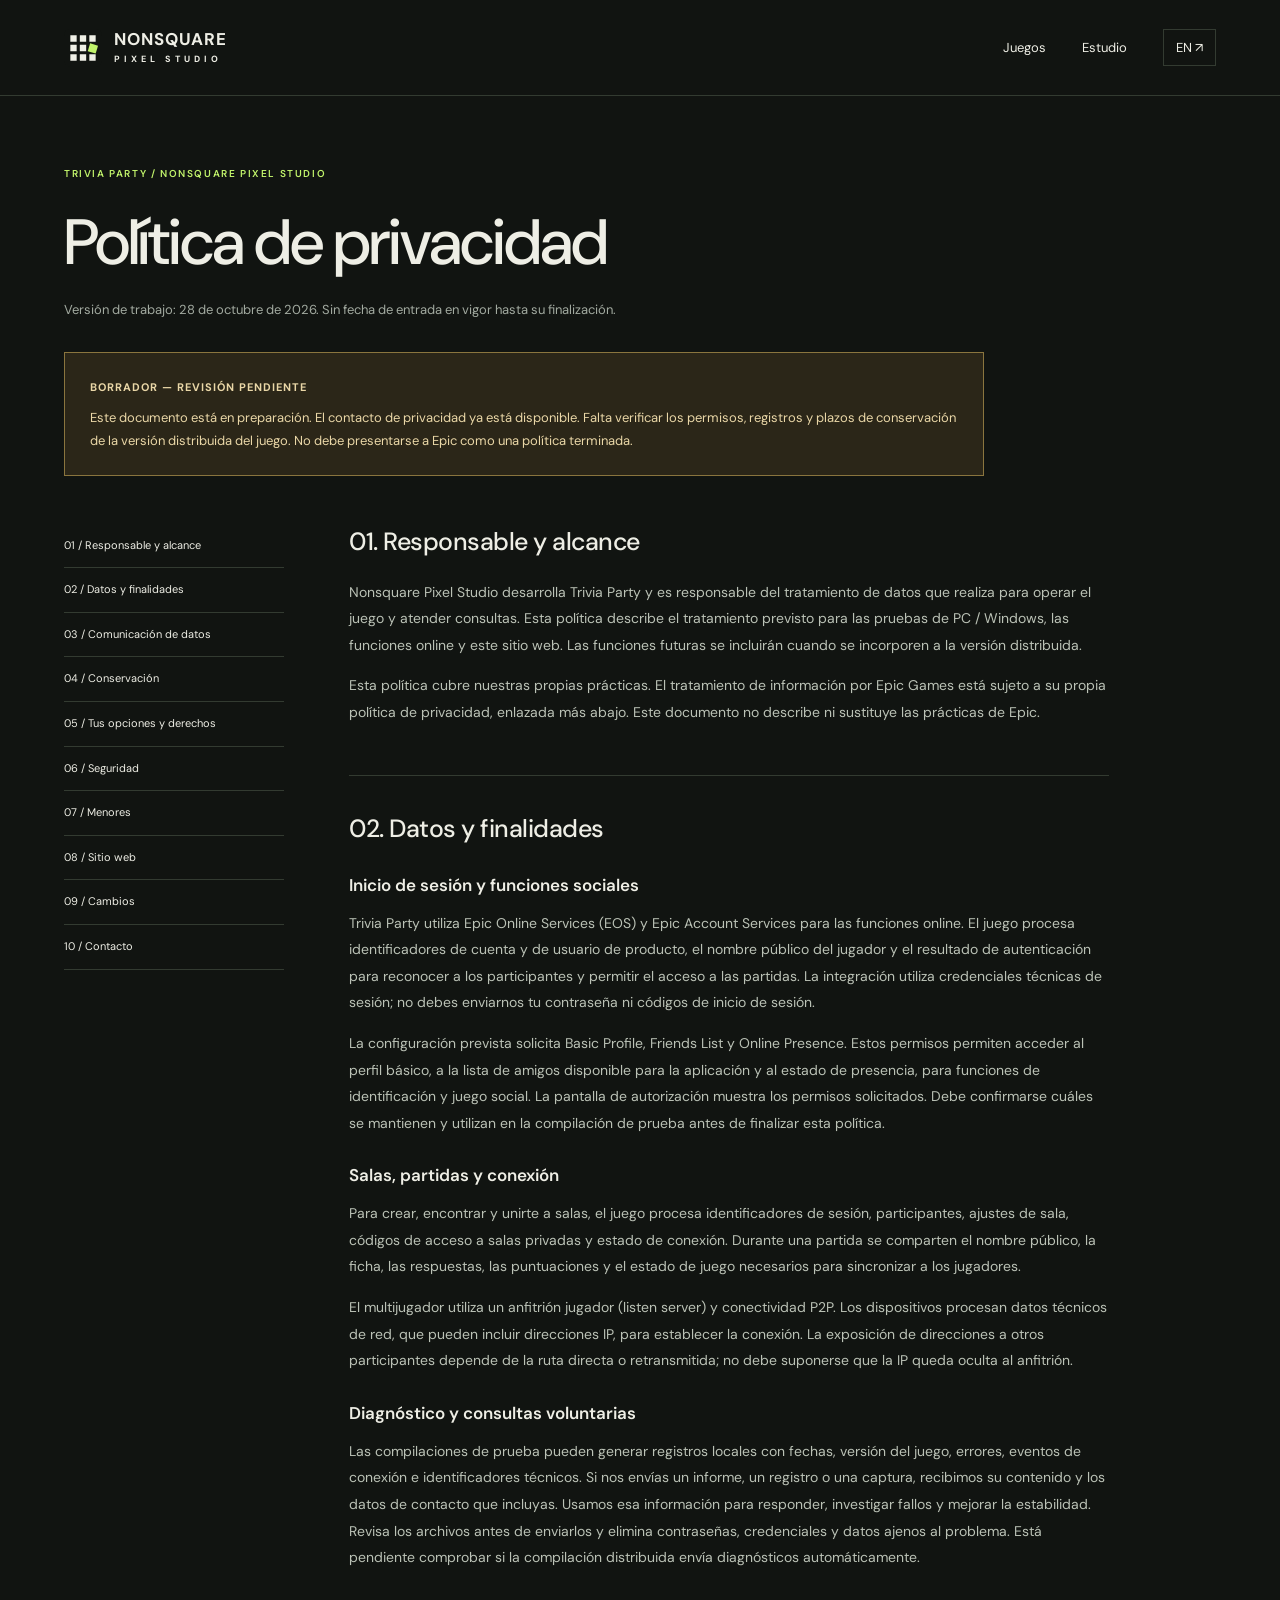
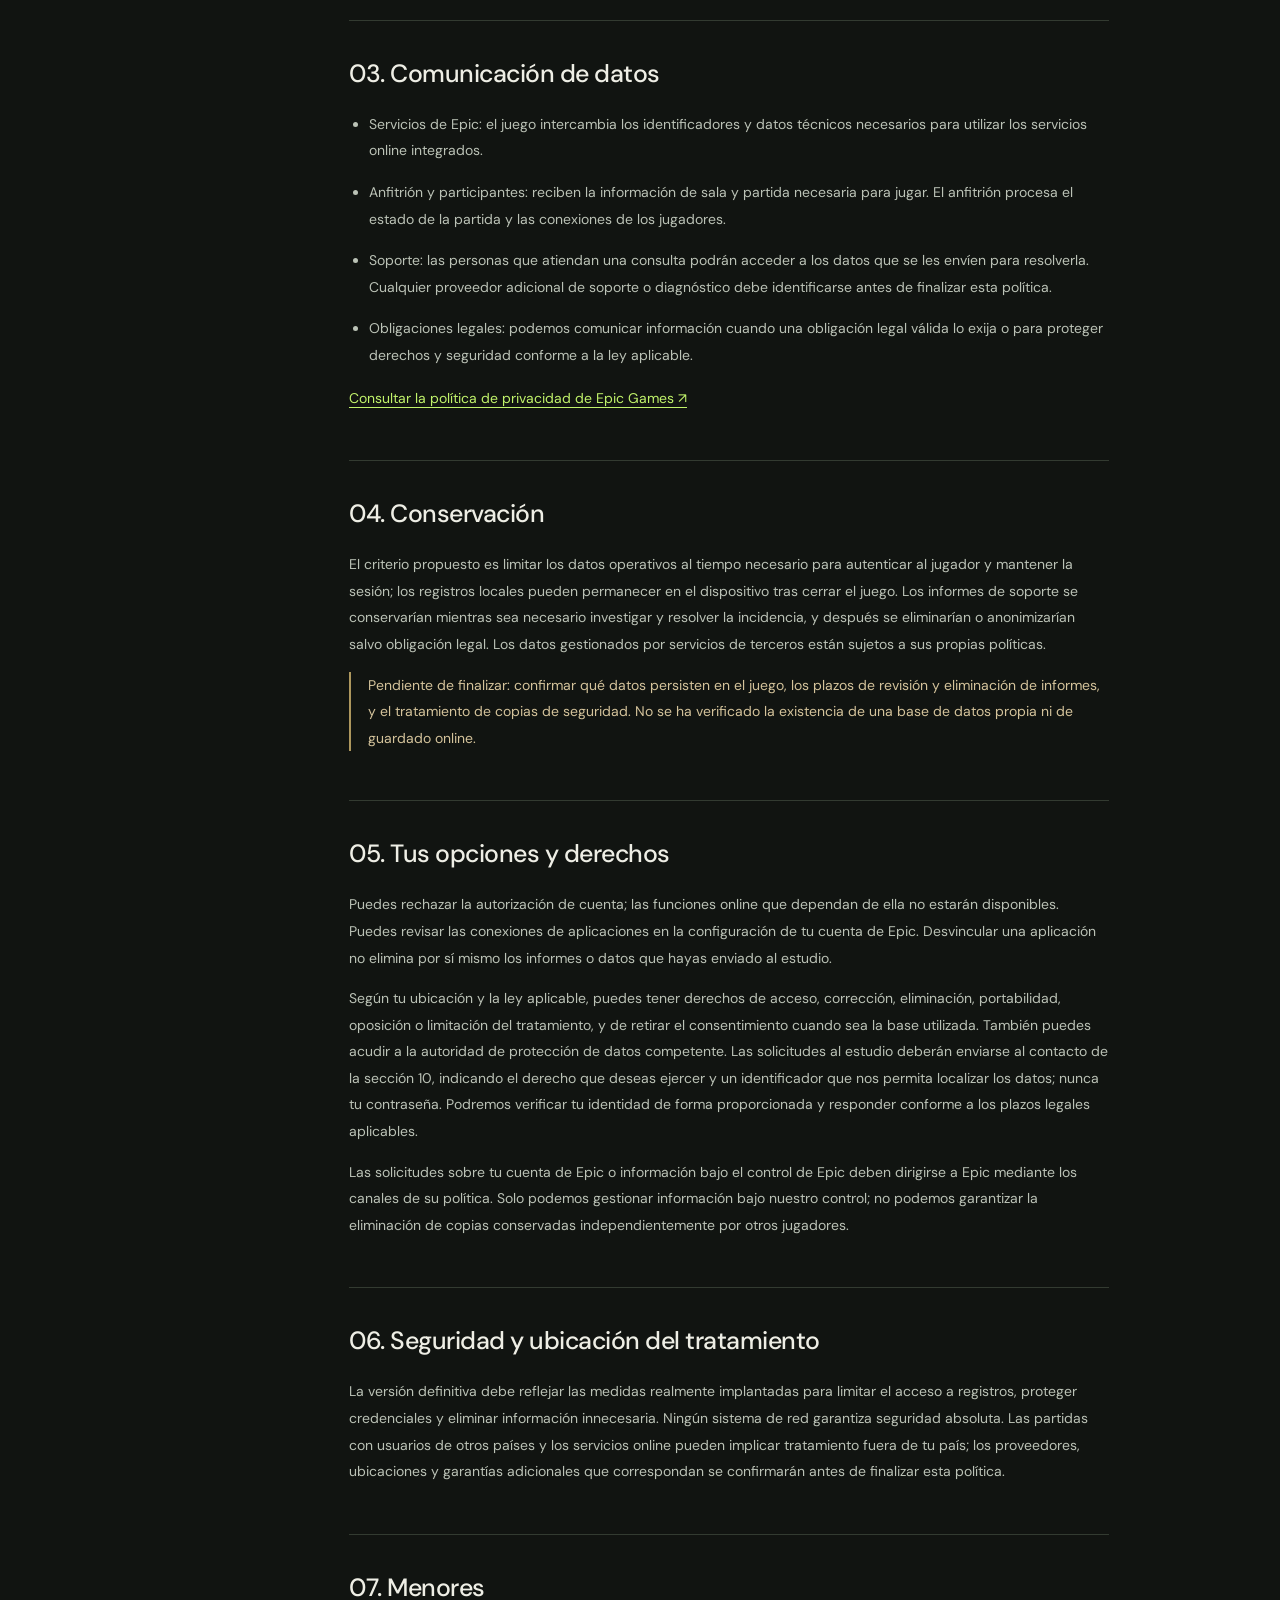
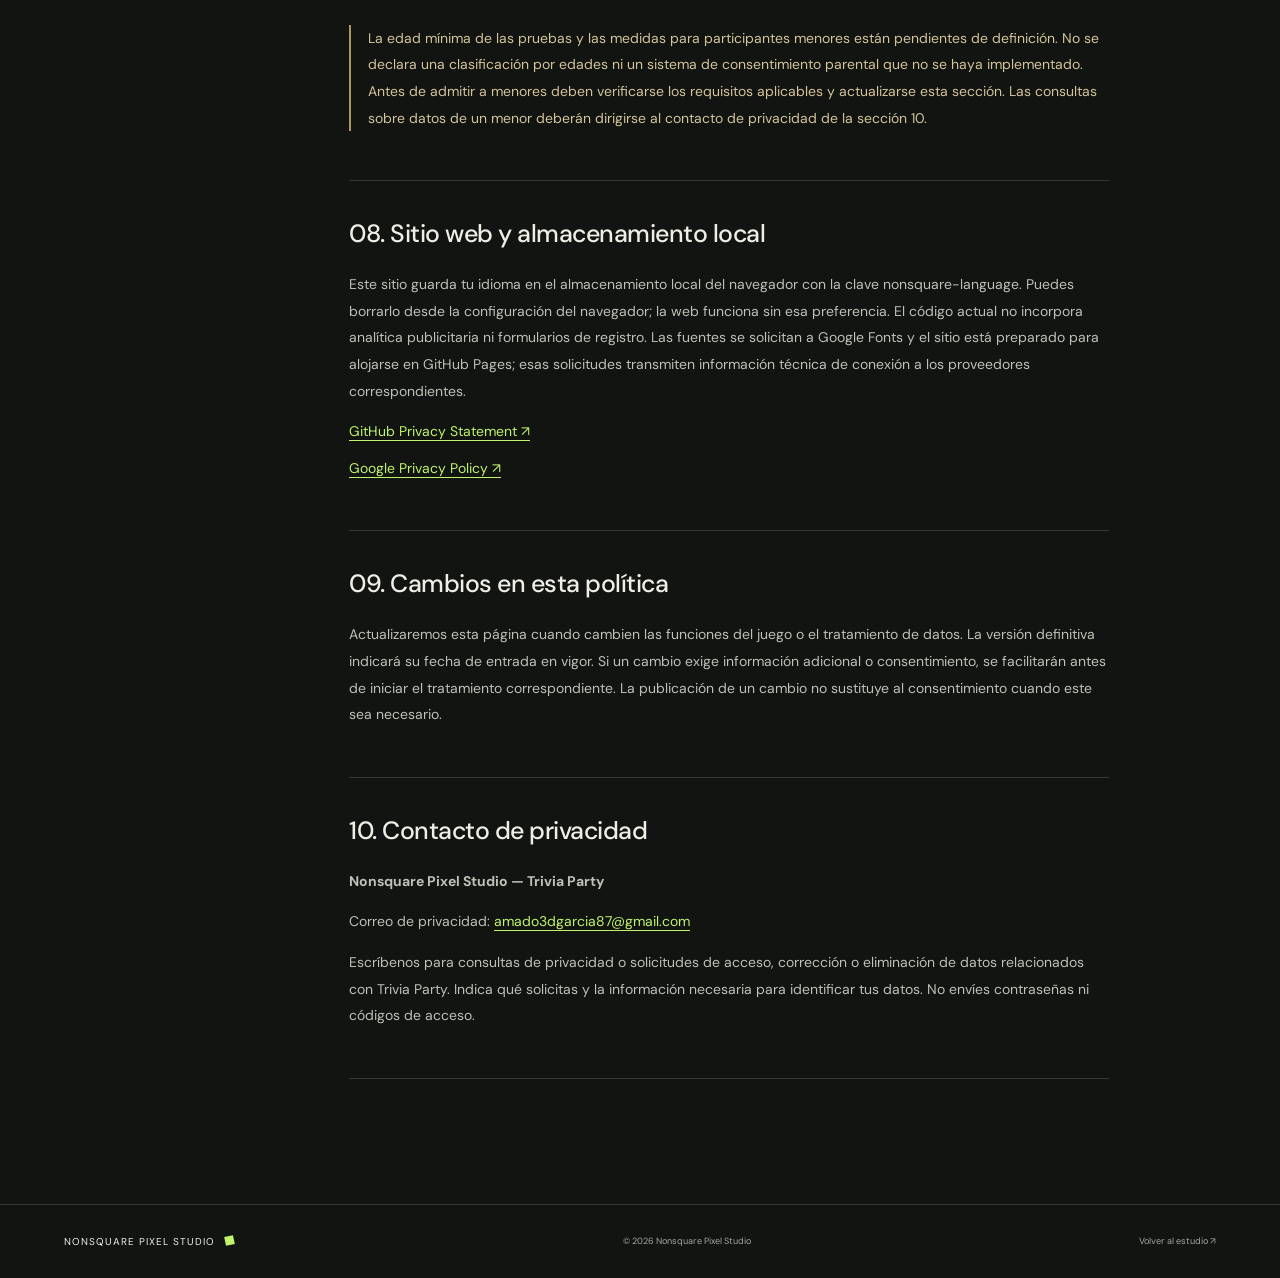
==== privacy.html @ 84315d0f "Privacy added" ====
<!doctype html>
<html lang="es">
<head>
  <meta charset="utf-8">
  <meta name="viewport" content="width=device-width, initial-scale=1">
  <meta name="theme-color" content="#111411">
  <meta name="robots" content="noindex">
  <meta name="description" content="Borrador de la política de privacidad de Trivia Party, de Nonsquare Pixel Studio." data-description-es="Borrador de la política de privacidad de Trivia Party, de Nonsquare Pixel Studio." data-description-en="Draft privacy policy for Trivia Party by Nonsquare Pixel Studio.">
  <title>Trivia Party — Privacy Policy / Política de privacidad</title>
  <link rel="icon" type="image/svg+xml" href="assets/icon.svg">
  <link rel="stylesheet" href="styles.css">
  <link rel="stylesheet" href="privacy.css">
  <script src="script.js" defer></script>
</head>
<body>
  <a class="skip-link" href="#main" data-es="Saltar al contenido" data-en="Skip to content">Saltar al contenido</a>
  <header class="site-header">
    <a class="brand" href="index.html" aria-label="Nonsquare Pixel Studio"><img src="assets/icon.svg" width="38" height="38" alt=""><span>NONSQUARE<span class="brand-sub">PIXEL STUDIO</span></span></a>
    <nav aria-label="Principal"><a href="index.html#games" data-es="Juegos" data-en="Games">Juegos</a><a href="index.html#studio" data-es="Estudio" data-en="Studio">Estudio</a><button id="language" type="button" aria-label="Switch to English">EN ↗</button></nav>
  </header>
  <main id="main" class="privacy-page section-wrap">
    <div class="privacy-intro">
      <span class="eyebrow accent">TRIVIA PARTY / NONSQUARE PIXEL STUDIO</span>
      <h1 data-es="Política de privacidad" data-en="Privacy policy">Política de privacidad</h1>
      <p class="muted" data-es="Versión de trabajo: 28 de octubre de 2026. Sin fecha de entrada en vigor hasta su finalización." data-en="Working version: October 28, 2026. No effective date until finalized.">Versión de trabajo: 28 de octubre de 2026. Sin fecha de entrada en vigor hasta su finalización.</p>
      <aside class="draft-notice" aria-labelledby="draft-title"><strong id="draft-title" data-es="BORRADOR — REVISIÓN PENDIENTE" data-en="DRAFT — REVIEW PENDING">BORRADOR — REVISIÓN PENDIENTE</strong><p data-es="Este documento está en preparación. El contacto de privacidad ya está disponible. Falta verificar los permisos, registros y plazos de conservación de la versión distribuida del juego. No debe presentarse a Epic como una política terminada." data-en="This document is being prepared. A privacy contact is now available. The distributed game's permissions, logs, and retention periods must still be verified. It must not be submitted to Epic as a finalized policy.">Este documento está en preparación. El contacto de privacidad ya está disponible. Falta verificar los permisos, registros y plazos de conservación de la versión distribuida del juego. No debe presentarse a Epic como una política terminada.</p></aside>
    </div>
    <div class="privacy-layout">
      <nav class="privacy-toc" aria-label="Secciones de privacidad" data-label-es="Secciones de privacidad" data-label-en="Privacy sections">
        <a href="#scope" data-es="01 / Responsable y alcance" data-en="01 / Operator and scope">01 / Responsable y alcance</a>
        <a href="#data" data-es="02 / Datos y finalidades" data-en="02 / Data and purposes">02 / Datos y finalidades</a>
        <a href="#sharing" data-es="03 / Comunicación de datos" data-en="03 / Data sharing">03 / Comunicación de datos</a>
        <a href="#retention" data-es="04 / Conservación" data-en="04 / Retention">04 / Conservación</a>
        <a href="#rights" data-es="05 / Tus opciones y derechos" data-en="05 / Choices and rights">05 / Tus opciones y derechos</a>
        <a href="#security" data-es="06 / Seguridad" data-en="06 / Security">06 / Seguridad</a>
        <a href="#children" data-es="07 / Menores" data-en="07 / Children">07 / Menores</a>
        <a href="#website" data-es="08 / Sitio web" data-en="08 / Website">08 / Sitio web</a>
        <a href="#changes" data-es="09 / Cambios" data-en="09 / Changes">09 / Cambios</a>
        <a href="#contact" data-es="10 / Contacto" data-en="10 / Contact">10 / Contacto</a>
      </nav>
      <div class="privacy-content">
        <section id="scope"><h2 data-es="01. Responsable y alcance" data-en="01. Operator and scope">01. Responsable y alcance</h2>
          <p data-es="Nonsquare Pixel Studio desarrolla Trivia Party y es responsable del tratamiento de datos que realiza para operar el juego y atender consultas. Esta política describe el tratamiento previsto para las pruebas de PC / Windows, las funciones online y este sitio web. Las funciones futuras se incluirán cuando se incorporen a la versión distribuida." data-en="Nonsquare Pixel Studio develops Trivia Party and is responsible for its processing of information to operate the game and respond to inquiries. This policy describes the intended processing for PC / Windows playtests, online features, and this website. Future features will be included when introduced in a distributed build.">Nonsquare Pixel Studio desarrolla Trivia Party y es responsable del tratamiento de datos que realiza para operar el juego y atender consultas. Esta política describe el tratamiento previsto para las pruebas de PC / Windows, las funciones online y este sitio web. Las funciones futuras se incluirán cuando se incorporen a la versión distribuida.</p>
          <p data-es="Esta política cubre nuestras propias prácticas. El tratamiento de información por Epic Games está sujeto a su propia política de privacidad, enlazada más abajo. Este documento no describe ni sustituye las prácticas de Epic." data-en="This policy covers our own practices. Epic Games' processing of information is subject to its own privacy policy, linked below. This document does not describe or replace Epic's practices.">Esta política cubre nuestras propias prácticas. El tratamiento de información por Epic Games está sujeto a su propia política de privacidad, enlazada más abajo. Este documento no describe ni sustituye las prácticas de Epic.</p>
        </section>
        <section id="data"><h2 data-es="02. Datos y finalidades" data-en="02. Data and purposes">02. Datos y finalidades</h2>
          <h3 data-es="Inicio de sesión y funciones sociales" data-en="Sign-in and social features">Inicio de sesión y funciones sociales</h3>
          <p data-es="Trivia Party utiliza Epic Online Services (EOS) y Epic Account Services para las funciones online. El juego procesa identificadores de cuenta y de usuario de producto, el nombre público del jugador y el resultado de autenticación para reconocer a los participantes y permitir el acceso a las partidas. La integración utiliza credenciales técnicas de sesión; no debes enviarnos tu contraseña ni códigos de inicio de sesión." data-en="Trivia Party uses Epic Online Services (EOS) and Epic Account Services for online features. The game processes account and product-user identifiers, the player's display name, and authentication results to identify participants and enable access to matches. The integration uses technical session credentials; do not send us your password or sign-in codes.">Trivia Party utiliza Epic Online Services (EOS) y Epic Account Services para las funciones online. El juego procesa identificadores de cuenta y de usuario de producto, el nombre público del jugador y el resultado de autenticación para reconocer a los participantes y permitir el acceso a las partidas. La integración utiliza credenciales técnicas de sesión; no debes enviarnos tu contraseña ni códigos de inicio de sesión.</p>
          <p data-es="La configuración prevista solicita Basic Profile, Friends List y Online Presence. Estos permisos permiten acceder al perfil básico, a la lista de amigos disponible para la aplicación y al estado de presencia, para funciones de identificación y juego social. La pantalla de autorización muestra los permisos solicitados. Debe confirmarse cuáles se mantienen y utilizan en la compilación de prueba antes de finalizar esta política." data-en="The intended configuration requests Basic Profile, Friends List, and Online Presence. These permissions allow access to basic profile information, the friends list available to the application, and presence status for identification and social-play features. The authorization screen shows the requested permissions. The permissions retained and used in the playtest build must be confirmed before this policy is finalized.">La configuración prevista solicita Basic Profile, Friends List y Online Presence. Estos permisos permiten acceder al perfil básico, a la lista de amigos disponible para la aplicación y al estado de presencia, para funciones de identificación y juego social. La pantalla de autorización muestra los permisos solicitados. Debe confirmarse cuáles se mantienen y utilizan en la compilación de prueba antes de finalizar esta política.</p>
          <h3 data-es="Salas, partidas y conexión" data-en="Lobbies, matches, and connections">Salas, partidas y conexión</h3>
          <p data-es="Para crear, encontrar y unirte a salas, el juego procesa identificadores de sesión, participantes, ajustes de sala, códigos de acceso a salas privadas y estado de conexión. Durante una partida se comparten el nombre público, la ficha, las respuestas, las puntuaciones y el estado de juego necesarios para sincronizar a los jugadores." data-en="To create, find, and join lobbies, the game processes session identifiers, participants, lobby settings, private-lobby access codes, and connection status. During a match, display names, player pieces, answers, scores, and game state are shared as needed to synchronize players.">Para crear, encontrar y unirte a salas, el juego procesa identificadores de sesión, participantes, ajustes de sala, códigos de acceso a salas privadas y estado de conexión. Durante una partida se comparten el nombre público, la ficha, las respuestas, las puntuaciones y el estado de juego necesarios para sincronizar a los jugadores.</p>
          <p data-es="El multijugador utiliza un anfitrión jugador (listen server) y conectividad P2P. Los dispositivos procesan datos técnicos de red, que pueden incluir direcciones IP, para establecer la conexión. La exposición de direcciones a otros participantes depende de la ruta directa o retransmitida; no debe suponerse que la IP queda oculta al anfitrión." data-en="Multiplayer uses a player host (listen server) and P2P connectivity. Devices process technical network data, which may include IP addresses, to establish a connection. Address exposure to other participants depends on the direct or relayed connection path; do not assume that your IP address is hidden from the host.">El multijugador utiliza un anfitrión jugador (listen server) y conectividad P2P. Los dispositivos procesan datos técnicos de red, que pueden incluir direcciones IP, para establecer la conexión. La exposición de direcciones a otros participantes depende de la ruta directa o retransmitida; no debe suponerse que la IP queda oculta al anfitrión.</p>
          <h3 data-es="Diagnóstico y consultas voluntarias" data-en="Diagnostics and voluntary inquiries">Diagnóstico y consultas voluntarias</h3>
          <p data-es="Las compilaciones de prueba pueden generar registros locales con fechas, versión del juego, errores, eventos de conexión e identificadores técnicos. Si nos envías un informe, un registro o una captura, recibimos su contenido y los datos de contacto que incluyas. Usamos esa información para responder, investigar fallos y mejorar la estabilidad. Revisa los archivos antes de enviarlos y elimina contraseñas, credenciales y datos ajenos al problema. Está pendiente comprobar si la compilación distribuida envía diagnósticos automáticamente." data-en="Playtest builds may generate local logs containing timestamps, game version, errors, connection events, and technical identifiers. If you send us a report, log, or screenshot, we receive its contents and any contact details you include. We use this information to respond, investigate bugs, and improve stability. Review files before sending them and remove passwords, credentials, and information unrelated to the problem. Whether the distributed build sends diagnostics automatically remains to be verified.">Las compilaciones de prueba pueden generar registros locales con fechas, versión del juego, errores, eventos de conexión e identificadores técnicos. Si nos envías un informe, un registro o una captura, recibimos su contenido y los datos de contacto que incluyas. Usamos esa información para responder, investigar fallos y mejorar la estabilidad. Revisa los archivos antes de enviarlos y elimina contraseñas, credenciales y datos ajenos al problema. Está pendiente comprobar si la compilación distribuida envía diagnósticos automáticamente.</p>
        </section>
        <section id="sharing"><h2 data-es="03. Comunicación de datos" data-en="03. Data sharing">03. Comunicación de datos</h2>
          <ul><li data-es="Servicios de Epic: el juego intercambia los identificadores y datos técnicos necesarios para utilizar los servicios online integrados." data-en="Epic services: the game exchanges the identifiers and technical data needed to use the integrated online services.">Servicios de Epic: el juego intercambia los identificadores y datos técnicos necesarios para utilizar los servicios online integrados.</li><li data-es="Anfitrión y participantes: reciben la información de sala y partida necesaria para jugar. El anfitrión procesa el estado de la partida y las conexiones de los jugadores." data-en="Host and participants: receive the lobby and match information needed to play. The host processes match state and player connections.">Anfitrión y participantes: reciben la información de sala y partida necesaria para jugar. El anfitrión procesa el estado de la partida y las conexiones de los jugadores.</li><li data-es="Soporte: las personas que atiendan una consulta podrán acceder a los datos que se les envíen para resolverla. Cualquier proveedor adicional de soporte o diagnóstico debe identificarse antes de finalizar esta política." data-en="Support: people handling an inquiry may access the information submitted to resolve it. Any additional support or diagnostics provider must be identified before this policy is finalized.">Soporte: las personas que atiendan una consulta podrán acceder a los datos que se les envíen para resolverla. Cualquier proveedor adicional de soporte o diagnóstico debe identificarse antes de finalizar esta política.</li><li data-es="Obligaciones legales: podemos comunicar información cuando una obligación legal válida lo exija o para proteger derechos y seguridad conforme a la ley aplicable." data-en="Legal obligations: we may disclose information when required by a valid legal obligation or to protect rights and safety under applicable law.">Obligaciones legales: podemos comunicar información cuando una obligación legal válida lo exija o para proteger derechos y seguridad conforme a la ley aplicable.</li></ul>
          <p><a href="https://legal.epicgames.com/epicgames/privacy-policy" data-es="Consultar la política de privacidad de Epic Games ↗" data-en="Read the Epic Games privacy policy ↗">Consultar la política de privacidad de Epic Games ↗</a></p>
        </section>
        <section id="retention"><h2 data-es="04. Conservación" data-en="04. Retention">04. Conservación</h2>
          <p data-es="El criterio propuesto es limitar los datos operativos al tiempo necesario para autenticar al jugador y mantener la sesión; los registros locales pueden permanecer en el dispositivo tras cerrar el juego. Los informes de soporte se conservarían mientras sea necesario investigar y resolver la incidencia, y después se eliminarían o anonimizarían salvo obligación legal. Los datos gestionados por servicios de terceros están sujetos a sus propias políticas." data-en="The proposed approach is to limit operational data to the time needed to authenticate the player and maintain the session; local logs may remain on the device after the game closes. Support reports would be kept as needed to investigate and resolve the issue, then deleted or anonymized unless legally required otherwise. Information managed by third-party services is subject to their own policies.">El criterio propuesto es limitar los datos operativos al tiempo necesario para autenticar al jugador y mantener la sesión; los registros locales pueden permanecer en el dispositivo tras cerrar el juego. Los informes de soporte se conservarían mientras sea necesario investigar y resolver la incidencia, y después se eliminarían o anonimizarían salvo obligación legal. Los datos gestionados por servicios de terceros están sujetos a sus propias políticas.</p>
          <p class="pending" data-es="Pendiente de finalizar: confirmar qué datos persisten en el juego, los plazos de revisión y eliminación de informes, y el tratamiento de copias de seguridad. No se ha verificado la existencia de una base de datos propia ni de guardado online." data-en="To finalize: confirm which game data persists, report review and deletion periods, and backup handling. A studio-operated database or online saves have not been verified.">Pendiente de finalizar: confirmar qué datos persisten en el juego, los plazos de revisión y eliminación de informes, y el tratamiento de copias de seguridad. No se ha verificado la existencia de una base de datos propia ni de guardado online.</p>
        </section>
        <section id="rights"><h2 data-es="05. Tus opciones y derechos" data-en="05. Choices and rights">05. Tus opciones y derechos</h2>
          <p data-es="Puedes rechazar la autorización de cuenta; las funciones online que dependan de ella no estarán disponibles. Puedes revisar las conexiones de aplicaciones en la configuración de tu cuenta de Epic. Desvincular una aplicación no elimina por sí mismo los informes o datos que hayas enviado al estudio." data-en="You can decline account authorization; online features that depend on it will be unavailable. You can review application connections in your Epic account settings. Unlinking an application does not itself delete reports or information you previously sent to the studio.">Puedes rechazar la autorización de cuenta; las funciones online que dependan de ella no estarán disponibles. Puedes revisar las conexiones de aplicaciones en la configuración de tu cuenta de Epic. Desvincular una aplicación no elimina por sí mismo los informes o datos que hayas enviado al estudio.</p>
          <p data-es="Según tu ubicación y la ley aplicable, puedes tener derechos de acceso, corrección, eliminación, portabilidad, oposición o limitación del tratamiento, y de retirar el consentimiento cuando sea la base utilizada. También puedes acudir a la autoridad de protección de datos competente. Las solicitudes al estudio deberán enviarse al contacto de la sección 10, indicando el derecho que deseas ejercer y un identificador que nos permita localizar los datos; nunca tu contraseña. Podremos verificar tu identidad de forma proporcionada y responder conforme a los plazos legales aplicables." data-en="Depending on your location and applicable law, you may have rights of access, correction, deletion, portability, objection, or restriction of processing, and withdrawal of consent when consent is the basis used. You may also contact your competent data protection authority. Requests to the studio should go to the contact in section 10, stating the right you wish to exercise and an identifier that lets us locate the information; never your password. We may verify your identity proportionately and respond within applicable legal deadlines.">Según tu ubicación y la ley aplicable, puedes tener derechos de acceso, corrección, eliminación, portabilidad, oposición o limitación del tratamiento, y de retirar el consentimiento cuando sea la base utilizada. También puedes acudir a la autoridad de protección de datos competente. Las solicitudes al estudio deberán enviarse al contacto de la sección 10, indicando el derecho que deseas ejercer y un identificador que nos permita localizar los datos; nunca tu contraseña. Podremos verificar tu identidad de forma proporcionada y responder conforme a los plazos legales aplicables.</p>
          <p data-es="Las solicitudes sobre tu cuenta de Epic o información bajo el control de Epic deben dirigirse a Epic mediante los canales de su política. Solo podemos gestionar información bajo nuestro control; no podemos garantizar la eliminación de copias conservadas independientemente por otros jugadores." data-en="Requests concerning your Epic account or information under Epic's control should be directed to Epic through the channels in its policy. We can only manage information under our control; we cannot guarantee deletion of copies independently retained by other players.">Las solicitudes sobre tu cuenta de Epic o información bajo el control de Epic deben dirigirse a Epic mediante los canales de su política. Solo podemos gestionar información bajo nuestro control; no podemos garantizar la eliminación de copias conservadas independientemente por otros jugadores.</p>
        </section>
        <section id="security"><h2 data-es="06. Seguridad y ubicación del tratamiento" data-en="06. Security and processing locations">06. Seguridad y ubicación del tratamiento</h2>
          <p data-es="La versión definitiva debe reflejar las medidas realmente implantadas para limitar el acceso a registros, proteger credenciales y eliminar información innecesaria. Ningún sistema de red garantiza seguridad absoluta. Las partidas con usuarios de otros países y los servicios online pueden implicar tratamiento fuera de tu país; los proveedores, ubicaciones y garantías adicionales que correspondan se confirmarán antes de finalizar esta política." data-en="The final version must reflect the safeguards actually implemented to restrict log access, protect credentials, and delete unnecessary information. No network system guarantees absolute security. Matches with players in other countries and online services may involve processing outside your country; applicable providers, locations, and additional safeguards will be confirmed before this policy is finalized.">La versión definitiva debe reflejar las medidas realmente implantadas para limitar el acceso a registros, proteger credenciales y eliminar información innecesaria. Ningún sistema de red garantiza seguridad absoluta. Las partidas con usuarios de otros países y los servicios online pueden implicar tratamiento fuera de tu país; los proveedores, ubicaciones y garantías adicionales que correspondan se confirmarán antes de finalizar esta política.</p>
        </section>
        <section id="children"><h2 data-es="07. Menores" data-en="07. Children">07. Menores</h2>
          <p class="pending" data-es="La edad mínima de las pruebas y las medidas para participantes menores están pendientes de definición. No se declara una clasificación por edades ni un sistema de consentimiento parental que no se haya implementado. Antes de admitir a menores deben verificarse los requisitos aplicables y actualizarse esta sección. Las consultas sobre datos de un menor deberán dirigirse al contacto de privacidad de la sección 10." data-en="The minimum playtest age and safeguards for younger participants remain to be defined. No age rating or unimplemented parental-consent system is claimed. Applicable requirements must be checked and this section updated before admitting children. Inquiries concerning a child's information should be sent to the privacy contact in section 10.">La edad mínima de las pruebas y las medidas para participantes menores están pendientes de definición. No se declara una clasificación por edades ni un sistema de consentimiento parental que no se haya implementado. Antes de admitir a menores deben verificarse los requisitos aplicables y actualizarse esta sección. Las consultas sobre datos de un menor deberán dirigirse al contacto de privacidad de la sección 10.</p>
        </section>
        <section id="website"><h2 data-es="08. Sitio web y almacenamiento local" data-en="08. Website and local storage">08. Sitio web y almacenamiento local</h2>
          <p data-es="Este sitio guarda tu idioma en el almacenamiento local del navegador con la clave nonsquare-language. Puedes borrarlo desde la configuración del navegador; la web funciona sin esa preferencia. El código actual no incorpora analítica publicitaria ni formularios de registro. Las fuentes se solicitan a Google Fonts y el sitio está preparado para alojarse en GitHub Pages; esas solicitudes transmiten información técnica de conexión a los proveedores correspondientes." data-en="This website stores your language preference in your browser's local storage under nonsquare-language. You can remove it through browser settings; the website works without that preference. The current code includes no advertising analytics or registration forms. Fonts are requested from Google Fonts, and the site is prepared for GitHub Pages hosting; these requests transmit technical connection information to the relevant providers.">Este sitio guarda tu idioma en el almacenamiento local del navegador con la clave nonsquare-language. Puedes borrarlo desde la configuración del navegador; la web funciona sin esa preferencia. El código actual no incorpora analítica publicitaria ni formularios de registro. Las fuentes se solicitan a Google Fonts y el sitio está preparado para alojarse en GitHub Pages; esas solicitudes transmiten información técnica de conexión a los proveedores correspondientes.</p>
          <p class="policy-links"><a href="https://docs.github.com/en/site-policy/privacy-policies/github-general-privacy-statement">GitHub Privacy Statement ↗</a><a href="https://policies.google.com/privacy">Google Privacy Policy ↗</a></p>
        </section>
        <section id="changes"><h2 data-es="09. Cambios en esta política" data-en="09. Changes to this policy">09. Cambios en esta política</h2>
          <p data-es="Actualizaremos esta página cuando cambien las funciones del juego o el tratamiento de datos. La versión definitiva indicará su fecha de entrada en vigor. Si un cambio exige información adicional o consentimiento, se facilitarán antes de iniciar el tratamiento correspondiente. La publicación de un cambio no sustituye al consentimiento cuando este sea necesario." data-en="We will update this page when game features or data practices change. The final version will state its effective date. If a change requires additional notice or consent, we will provide it before the corresponding processing begins. Publishing an update does not replace consent where consent is required.">Actualizaremos esta página cuando cambien las funciones del juego o el tratamiento de datos. La versión definitiva indicará su fecha de entrada en vigor. Si un cambio exige información adicional o consentimiento, se facilitarán antes de iniciar el tratamiento correspondiente. La publicación de un cambio no sustituye al consentimiento cuando este sea necesario.</p>
        </section>
        <section id="contact"><h2 data-es="10. Contacto de privacidad" data-en="10. Privacy contact">10. Contacto de privacidad</h2>
          <p><strong>Nonsquare Pixel Studio — Trivia Party</strong></p>
          <p><span data-es="Correo de privacidad: " data-en="Privacy email: ">Correo de privacidad: </span><a href="mailto:amado3dgarcia87@gmail.com">amado3dgarcia87@gmail.com</a></p>
          <p data-es="Escríbenos para consultas de privacidad o solicitudes de acceso, corrección o eliminación de datos relacionados con Trivia Party. Indica qué solicitas y la información necesaria para identificar tus datos. No envíes contraseñas ni códigos de acceso." data-en="Email us with privacy inquiries or requests to access, correct, or delete information related to Trivia Party. State your request and provide the information needed to identify your data. Do not send passwords or access codes.">Escríbenos para consultas de privacidad o solicitudes de acceso, corrección o eliminación de datos relacionados con Trivia Party. Indica qué solicitas y la información necesaria para identificar tus datos. No envíes contraseñas ni códigos de acceso.</p>
        </section>
      </div>
    </div>
  </main>
  <footer class="site-footer"><a class="footer-name" href="index.html">NONSQUARE PIXEL STUDIO<span class="small-pixel" aria-hidden="true"></span></a><span>© <span id="year">2026</span> Nonsquare Pixel Studio</span><a href="index.html" data-es="Volver al estudio ↗" data-en="Back to the studio ↗">Volver al estudio ↗</a></footer>
</body>
</html>
---- styles.css ----
@import url('https://fonts.googleapis.com/css2?family=Barlow+Condensed:wght@600;700;800&family=DM+Sans:wght@400;500;600;700&display=swap');
:root{--bg:#111411;--paper:#eeeee5;--muted:#a2aaa0;--green:#c1f36b;--line:#333b31}*{box-sizing:border-box}html{scroll-behavior:smooth;scroll-padding-top:95px}body{margin:0;background:var(--bg);color:var(--paper);font-family:'DM Sans',Arial,sans-serif;-webkit-font-smoothing:antialiased}a{color:inherit;text-decoration:none}button{font:inherit}a,button{-webkit-tap-highlight-color:transparent}a:focus-visible,button:focus-visible{outline:2px solid var(--green);outline-offset:7px}::selection{background:var(--green);color:var(--bg)}.skip-link{position:fixed;top:-80px;left:20px;background:var(--green);color:var(--bg);padding:15px;z-index:10}.skip-link:focus{top:15px}.site-header{height:96px;max-width:1440px;margin:auto;padding:0 5%;display:flex;align-items:center;justify-content:space-between;border-bottom:1px solid var(--line)}.brand{display:flex;align-items:center;gap:12px;font-size:17px;font-weight:700;letter-spacing:1px;line-height:1.1}.brand-sub{display:block;font-size:9px;letter-spacing:4px;margin-top:6px}nav{display:flex;gap:36px;align-items:center;font-size:13px}nav a:hover,.text-link:hover,footer a:hover{color:var(--green)}#language{background:transparent;color:var(--paper);border:1px solid var(--line);padding:9px 12px;cursor:pointer}#language:hover{border-color:var(--green)}.hero{max-width:1440px;margin:auto;min-height:740px;position:relative;overflow:hidden;padding:40px 5% 0;display:flex;flex-direction:column}.wave-grid{position:absolute;width:100%;height:100%;inset:0;z-index:-1}.hero-top,.hero-footer{display:flex;justify-content:space-between;gap:20px}.eyebrow,.tiny,.hero-footer,.tag{font-size:10px;letter-spacing:1.6px;font-weight:600}.eyebrow{display:inline-flex;align-items:center;gap:9px}.eyebrow i,.status-dot{width:6px;height:6px;background:var(--green);display:inline-block;flex-shrink:0;border-radius:50%}.hero-index{color:var(--muted)}.hero-copy{padding:66px 0 70px;max-width:1000px}h1{font-size:clamp(90px,10vw,148px);font-family:'Barlow Condensed','Arial Narrow',Impact,sans-serif;font-weight:700;letter-spacing:-3px;line-height:.94;margin:0;position:relative;width:fit-content}.outlined{color:transparent;-webkit-text-stroke:1.3px var(--paper)}.rogue-pixel{display:inline-block;width:55px;height:55px;background:var(--green);transform:rotate(-13deg);margin:0 0 8px 35px;box-shadow:10px 10px 0 #c1f36b15}.hero-bottom{display:flex;gap:72px;align-items:center;margin-top:36px}.hero-bottom p{font-size:16px;line-height:1.7;color:#b9c0b3;max-width:290px;margin:0}.button{display:inline-flex;align-items:center;gap:30px;font-size:12px;font-weight:700;padding:18px 22px;transition:background .2s,transform .2s}.primary{background:var(--green);color:var(--bg)}.primary:hover{background:#d5ff99;transform:translateY(-3px)}.button>span:last-child{font-size:23px}.hero-footer{margin-top:auto;border-top:1px solid var(--line);padding:23px 0;font-size:9px;letter-spacing:1.2px;color:var(--muted)}.section-wrap{max-width:1440px;padding:90px 5%;margin:auto}.section-heading{display:flex;align-items:baseline;justify-content:space-between;margin-bottom:40px}.section-heading .eyebrow{color:var(--muted)}h2{font-size:clamp(30px,3.8vw,51px);font-weight:500;letter-spacing:-1.8px;margin:0;line-height:1.15;white-space:pre-line}.featured-game{display:grid;grid-template-columns:1.12fr 1fr;min-height:560px;border:1px solid var(--line)}.game-art{background:#bfca8b;color:#20291b;min-height:550px;position:relative;overflow:hidden;padding:25px;background-image:radial-gradient(ellipse at 70% 80%,#e6eec5,transparent 60%)}.art-top{display:flex;justify-content:space-between;font-size:10px;letter-spacing:1px;align-items:center}.tag{padding:7px 10px;border:1px solid #ffffff55;display:inline-block;font-size:8px;letter-spacing:1px}.tag.dark{border-color:#20291b55}.party-title{font-family:'Barlow Condensed',Impact,sans-serif;font-weight:800;font-size:100px;letter-spacing:-3px;line-height:.8;position:relative;margin:38px 0 0 18px;transform:rotate(-6deg);width:fit-content;z-index:2}.party-title>span{color:#f9ffe6;text-shadow:3px 4px #23321b}.party-title b{position:absolute;right:-75px;top:20px;color:#f7ffdf;font-size:72px;font-weight:400}.board-scene{position:absolute;width:420px;height:270px;bottom:40px;left:50%;transform:translateX(-42%) rotate(-15deg)}.board-path{display:grid;grid-template-columns:repeat(3,1fr);gap:5px;transform:rotateX(30deg) rotateZ(-8deg);position:absolute;bottom:15px;left:15px;width:330px;height:210px}.board-path span{background:#f0edcf;border:1px solid #77864c;box-shadow:0 8px 0 #829251}.board-path span:nth-child(2n){background:#668853}.board-path span:nth-child(3n){background:#d3b0dc}.question-tile{position:absolute;bottom:85px;left:157px;font-family:Impact,sans-serif;font-size:65px;transform:rotate(8deg);color:#314b27}.pawn{position:absolute;width:44px;height:59px;background:#665593;border-radius:45% 45% 15% 15%;box-shadow:5px 6px 0 #0003;z-index:2}.pawn:before{content:'';position:absolute;width:35px;height:35px;background:inherit;border-radius:50%;left:5px;top:-25px;border-bottom:3px solid #0002}.pawn-one{left:75px;bottom:95px}.pawn-two{background:#df794b;right:70px;bottom:10px;transform:scale(.85)}.spark{position:absolute;right:60px;top:5px;font-size:62px;color:#304b28}.floating-tile{position:absolute;background:#f2ebca;color:#4a6243;padding:5px 20px;font-size:42px;right:25px;top:80px;transform:rotate(20deg);box-shadow:4px 6px 0 #6b7b49}.art-caption{position:absolute;bottom:15px;left:25px;font-size:7px;letter-spacing:1px;max-width:90%}.game-copy{padding:50px 42px;display:flex;flex-direction:column;align-items:flex-start}.accent{color:var(--green)}h3{font-size:44px;letter-spacing:-1.6px;font-weight:500;margin:25px 0 14px}.small-pixel{width:9px;height:9px;background:var(--green);display:inline-block;margin-left:10px;transform:rotate(-12deg)}.lead{font-size:19px!important;color:var(--paper)!important;line-height:1.4!important}.game-copy p{font-size:14px;line-height:1.85;color:var(--muted);margin:0 0 18px}.tags{display:flex;flex-wrap:wrap;gap:7px;margin-top:3px}.tags span{font-size:10px;border:1px solid var(--line);padding:7px 10px}.game-details{display:flex;gap:36px;width:100%;border-top:1px solid var(--line);padding-top:22px;margin:26px 0}.game-details dt{font-size:8px;color:var(--muted);letter-spacing:1px}.game-details dd{margin:8px 0 0;font-size:12px}.text-link{display:flex;align-items:center;justify-content:space-between;width:100%;padding-top:6px;margin-top:auto;font-size:12px}.text-link>span:last-child{font-size:25px}.game-features{display:grid;grid-template-columns:repeat(3,1fr);gap:40px;padding-top:40px;scroll-margin-top:20px}.feature-number{color:var(--green);font-size:10px}.game-features h4{font-size:17px;font-weight:500;margin:17px 0 10px}.game-features p{font-size:13px;line-height:1.8;color:var(--muted);max-width:290px}.development-note{margin-top:25px;display:flex;align-items:center;gap:12px;padding:18px 22px;background:#1b2118;border:1px solid #303d25}.development-note p{font-size:11px;line-height:1.7;margin:0;color:#b8c0ae}.studio{display:grid;grid-template-columns:1fr 1.2fr;gap:10%;border-top:1px solid var(--line);border-bottom:1px solid var(--line);align-items:center;padding-top:100px;padding-bottom:100px}.studio-symbol{display:grid;grid-template-columns:repeat(3,1fr);gap:13px;width:240px;height:240px;transform:rotate(-6deg);margin:auto}.studio-symbol span{background:#d8ddce}.studio-symbol span:nth-child(6){background:var(--green);transform:rotate(19deg) translate(14px,-5px)}.studio-symbol span:nth-child(1){opacity:.2}.studio-symbol span:nth-child(2),.studio-symbol span:nth-child(4){opacity:.5}.studio-copy h2{margin:26px 0}.studio-copy p{font-size:14px;line-height:1.85;max-width:510px}.muted{color:var(--muted)}.future-heading{display:flex;justify-content:space-between;align-items:center;gap:20px;margin-bottom:30px}.future-heading h2{font-size:32px}.future-heading .eyebrow{color:var(--muted);font-size:9px}.future-grid{display:grid;grid-template-columns:1fr 1fr;gap:24px}.future-card{position:relative;min-height:400px;padding:24px 30px;overflow:hidden;border:1px solid var(--line);display:flex;flex-direction:column;justify-content:space-between;background:#191c1b}.future-card .tag{align-self:flex-start;z-index:2;color:#c1c8be}.future-content{position:relative;z-index:2;padding-top:155px}.future-content .tiny{font-size:8px;color:#a6aca3}.future-content h3{font-size:34px;margin:10px 0}.future-content p{font-size:12px;color:#aeb6ab;line-height:1.8;max-width:340px}.still{background:radial-gradient(ellipse at 55% 0%,#646b65 0%,#202423 33%,#131615 75%)}.still-art{position:absolute;top:0;left:0;width:100%;height:220px;background:linear-gradient(115deg,transparent 30%,#bfc7bb12 31%,transparent 42%)}.still-art:before{content:'';position:absolute;top:70px;left:52%;width:85px;height:5px;background:#c0c9bf;box-shadow:0 3px 15px #d1d8ce70;transform:rotate(-7deg)}.still-art span{position:absolute;top:127px;left:51%;width:8px;height:25px;background:#a7aea5;transform:rotate(7deg);box-shadow:0 0 15px #fff4}.still-art span:before{content:'';position:absolute;top:-8px;left:1px;width:7px;height:7px;background:#b6bdb4;border-radius:50%}.lifebound{background:radial-gradient(ellipse at 50% 0%,#3d5353 0%,#192827 45%,#14201e 90%)}.life-art{position:absolute;top:80px;width:240px;left:50%;transform:translateX(-50%);height:95px;display:flex;align-items:center;justify-content:space-between}.life-art span{width:27px;height:43px;border-radius:45% 45% 5% 5%;background:#c9b498;box-shadow:0 0 35px #d3b57d33;position:relative}.life-art span:last-child{background:#a9c7c3;box-shadow:0 0 35px #a9c7c333}.life-art span:before{content:'';position:absolute;top:-19px;left:6px;width:16px;height:16px;background:inherit;border-radius:50%}.life-art i{height:1px;flex:1;background:linear-gradient(90deg,#c9b498,#a9c7c3);box-shadow:0 0 20px #c7edd6;opacity:.65}.closing{position:relative;padding-top:10px;padding-bottom:80px}.closing p{font-size:clamp(42px,6vw,80px);line-height:1.07;letter-spacing:-3px;white-space:pre-line;margin:25px 0 0;max-width:75%}.closing .eyebrow{color:var(--muted);font-size:9px}.round-link{width:80px;height:80px;background:var(--green);color:var(--bg);border-radius:50%;position:absolute;right:6%;bottom:90px;display:grid;place-items:center;font-size:38px;transition:transform .2s}.round-link:hover{transform:rotate(12deg)}.site-footer{border-top:1px solid var(--line);max-width:1440px;margin:auto;padding:30px 5%;display:flex;align-items:center;justify-content:space-between;gap:20px;font-size:9px;color:var(--muted)}.footer-name{font-size:10px;letter-spacing:1px;color:var(--paper)}
.hero{isolation:isolate}
@media(min-width:1500px){.hero{min-height:810px}.hero-copy{padding-top:90px}}@media(max-width:1000px){.game-copy{padding:35px 28px}.party-title{font-size:82px;margin-left:0}.board-scene{transform:translateX(-48%) rotate(-15deg) scale(.85)}.game-details{gap:20px}.studio-symbol{width:190px;height:190px}.hero-index{display:none}h3{font-size:38px}}@media(max-width:700px){.site-header{height:80px;padding:0 6%}.brand{font-size:13px;gap:7px}.brand img{width:31px;height:31px}.brand-sub{font-size:7px;letter-spacing:3px}nav{gap:16px;font-size:11px}#language{padding:7px}.hero{padding:28px 6% 0;min-height:690px}.eyebrow{font-size:8px;letter-spacing:1.2px}.hero-copy{padding:80px 0 60px}h1{font-size:clamp(76px,17vw,118px);letter-spacing:-1.5px}.rogue-pixel{width:30px;height:30px;margin-left:15px}.hero-bottom{flex-direction:column;align-items:flex-start;gap:25px;margin-top:28px}.hero-bottom p{font-size:14px;max-width:270px}.hero-footer{font-size:7px;letter-spacing:.6px;gap:8px}.section-wrap{padding:60px 6%}.section-heading{display:block}.section-heading h2{margin-top:18px;font-size:36px}.featured-game{grid-template-columns:1fr}.game-art{min-height:480px}.party-title{font-size:95px;margin-left:15px}.board-scene{transform:translateX(-43%) rotate(-15deg) scale(.95)}.game-copy{padding:34px 27px}.game-copy h3{font-size:39px}.game-features{grid-template-columns:1fr;gap:17px;padding-top:30px}.game-features>div{position:relative;padding-left:38px;border-bottom:1px solid var(--line);padding-bottom:14px}.feature-number{position:absolute;left:0;top:19px}.game-features p{max-width:none}.development-note{padding:16px}.studio{grid-template-columns:1fr;gap:55px}.studio-symbol{width:150px;height:150px;gap:9px}.studio-copy h2{font-size:35px}.future-heading{align-items:flex-start;flex-direction:column;gap:13px}.future-grid{grid-template-columns:1fr}.future-card{min-height:365px}.future-content{padding-top:130px}.closing{padding-top:0}.closing p{font-size:44px;letter-spacing:-1.5px}.round-link{width:54px;height:54px;font-size:27px;bottom:65px}.site-footer{flex-wrap:wrap;padding:25px 6%;font-size:8px}.site-footer .footer-name{flex-basis:100%;font-size:9px}.button{padding:15px 18px}}@media(prefers-reduced-motion:reduce){html{scroll-behavior:auto}*,*:before,*:after{transition:none!important;animation:none!important}}
---- privacy.css ----
.privacy-page{padding-top:65px}.privacy-intro{max-width:920px}.privacy-intro h1{font-family:'DM Sans',Arial,sans-serif;font-size:clamp(36px,5vw,68px);font-weight:500;line-height:1.1;letter-spacing:-2px;margin:26px 0 20px}.privacy-intro>.muted{font-size:13px;line-height:1.8}.draft-notice{padding:22px 25px;margin:30px 0 48px;border:1px solid #8a753e;background:#2b2618;color:#ead7a7}.draft-notice strong{font-size:11px;letter-spacing:1px}.draft-notice p{font-size:13px;line-height:1.8;margin:10px 0 0}.privacy-layout{display:grid;grid-template-columns:220px minmax(0,760px);gap:65px}.privacy-toc{align-self:start;position:sticky;top:30px;display:flex;flex-direction:column;align-items:stretch;gap:0;font-size:11px}.privacy-toc a{border-bottom:1px solid var(--line);padding:13px 0;line-height:1.6}.privacy-content section{padding:0 0 35px;margin:0 0 35px;border-bottom:1px solid var(--line);scroll-margin-top:35px}.privacy-content h2{font-size:25px;letter-spacing:-.5px;line-height:1.4;margin:0 0 20px}.privacy-content h3{font-size:17px;letter-spacing:0;font-weight:600;margin:28px 0 12px}.privacy-content p,.privacy-content li{font-size:14px;line-height:1.9;color:#bbc2b6}.privacy-content li{margin:0 0 15px}.privacy-content ul{padding-left:20px}.privacy-content a{color:var(--green);text-decoration:underline;text-underline-offset:4px;overflow-wrap:anywhere}.privacy-content .pending{border-left:2px solid #ad975d;padding-left:17px;color:#d4c39b}.policy-links{display:flex;flex-direction:column;gap:10px}@media(max-width:800px){.privacy-layout{grid-template-columns:1fr;gap:35px}.privacy-toc{position:static;display:grid;grid-template-columns:1fr 1fr;gap:0 20px}.privacy-page{padding-top:45px}.privacy-content h2{font-size:23px}.draft-notice{padding:20px}.privacy-intro h1{letter-spacing:-1px}}@media(max-width:400px){.privacy-toc{grid-template-columns:1fr}}
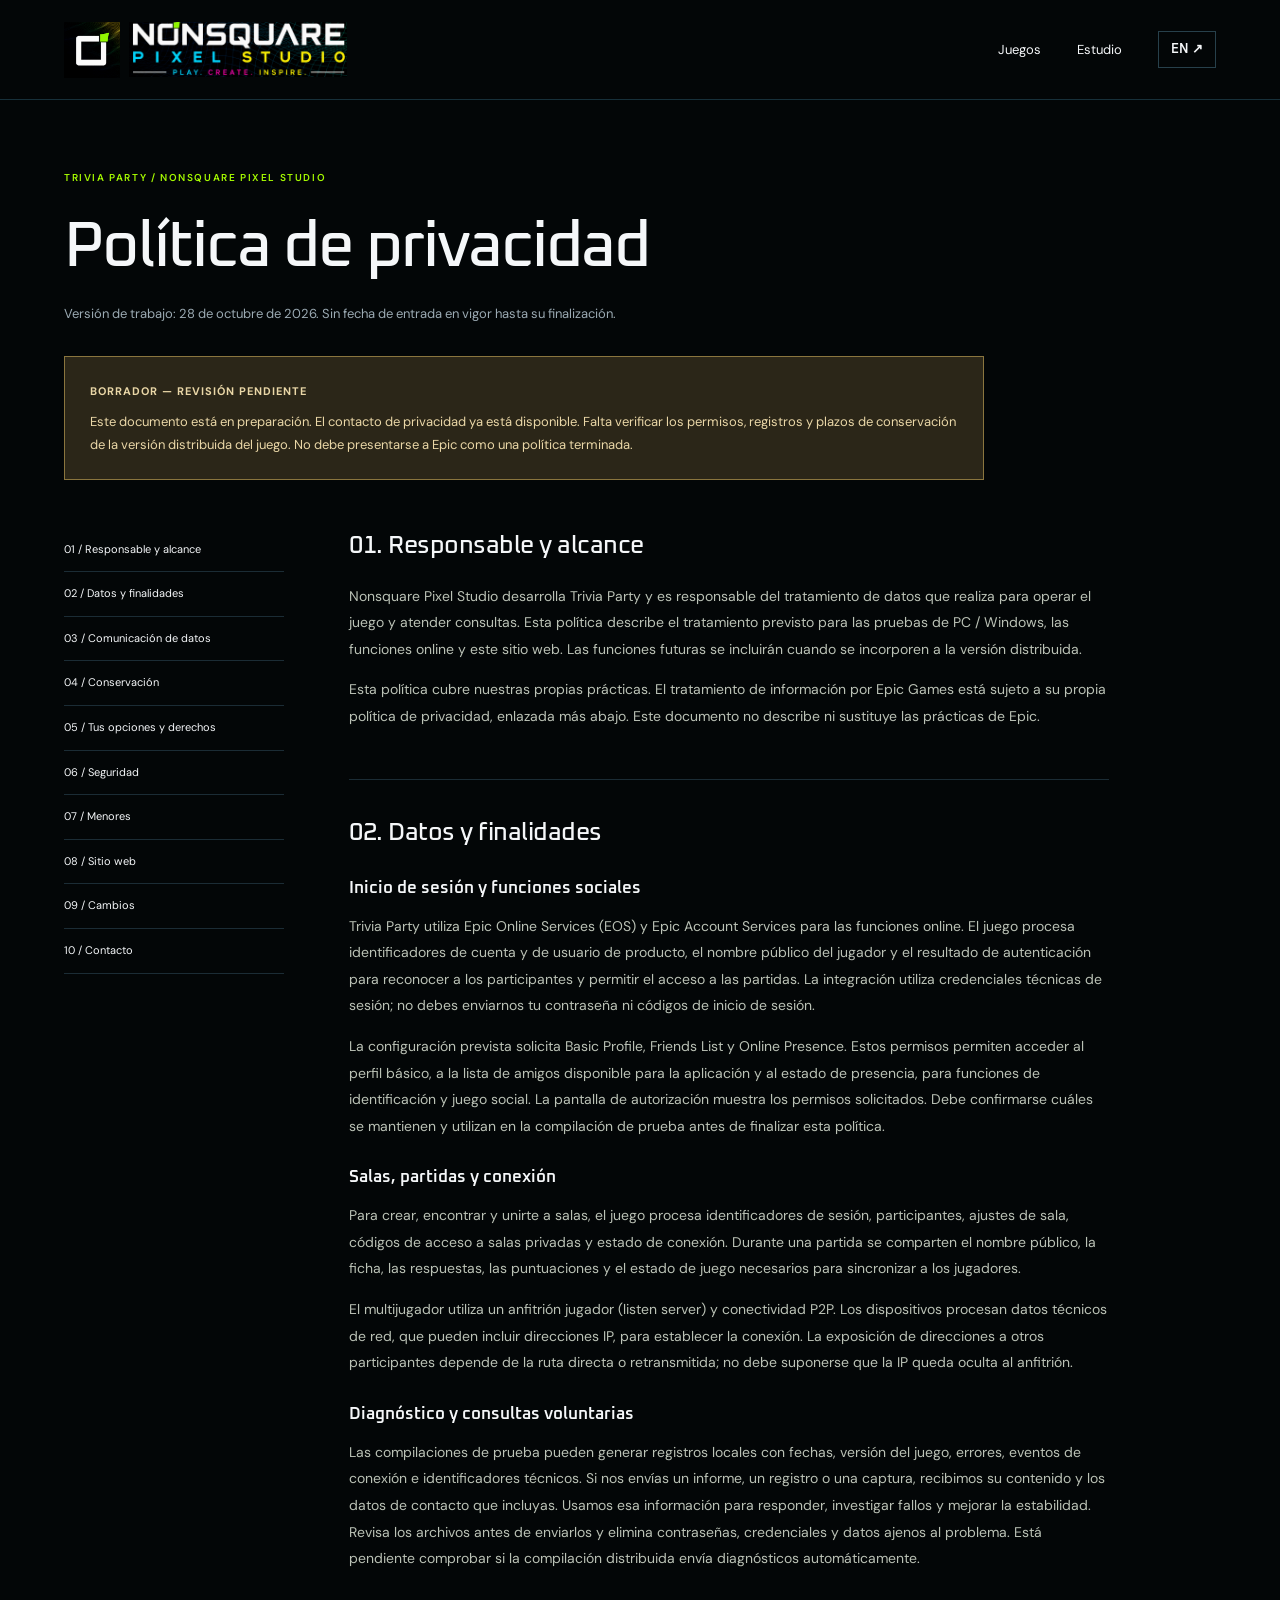
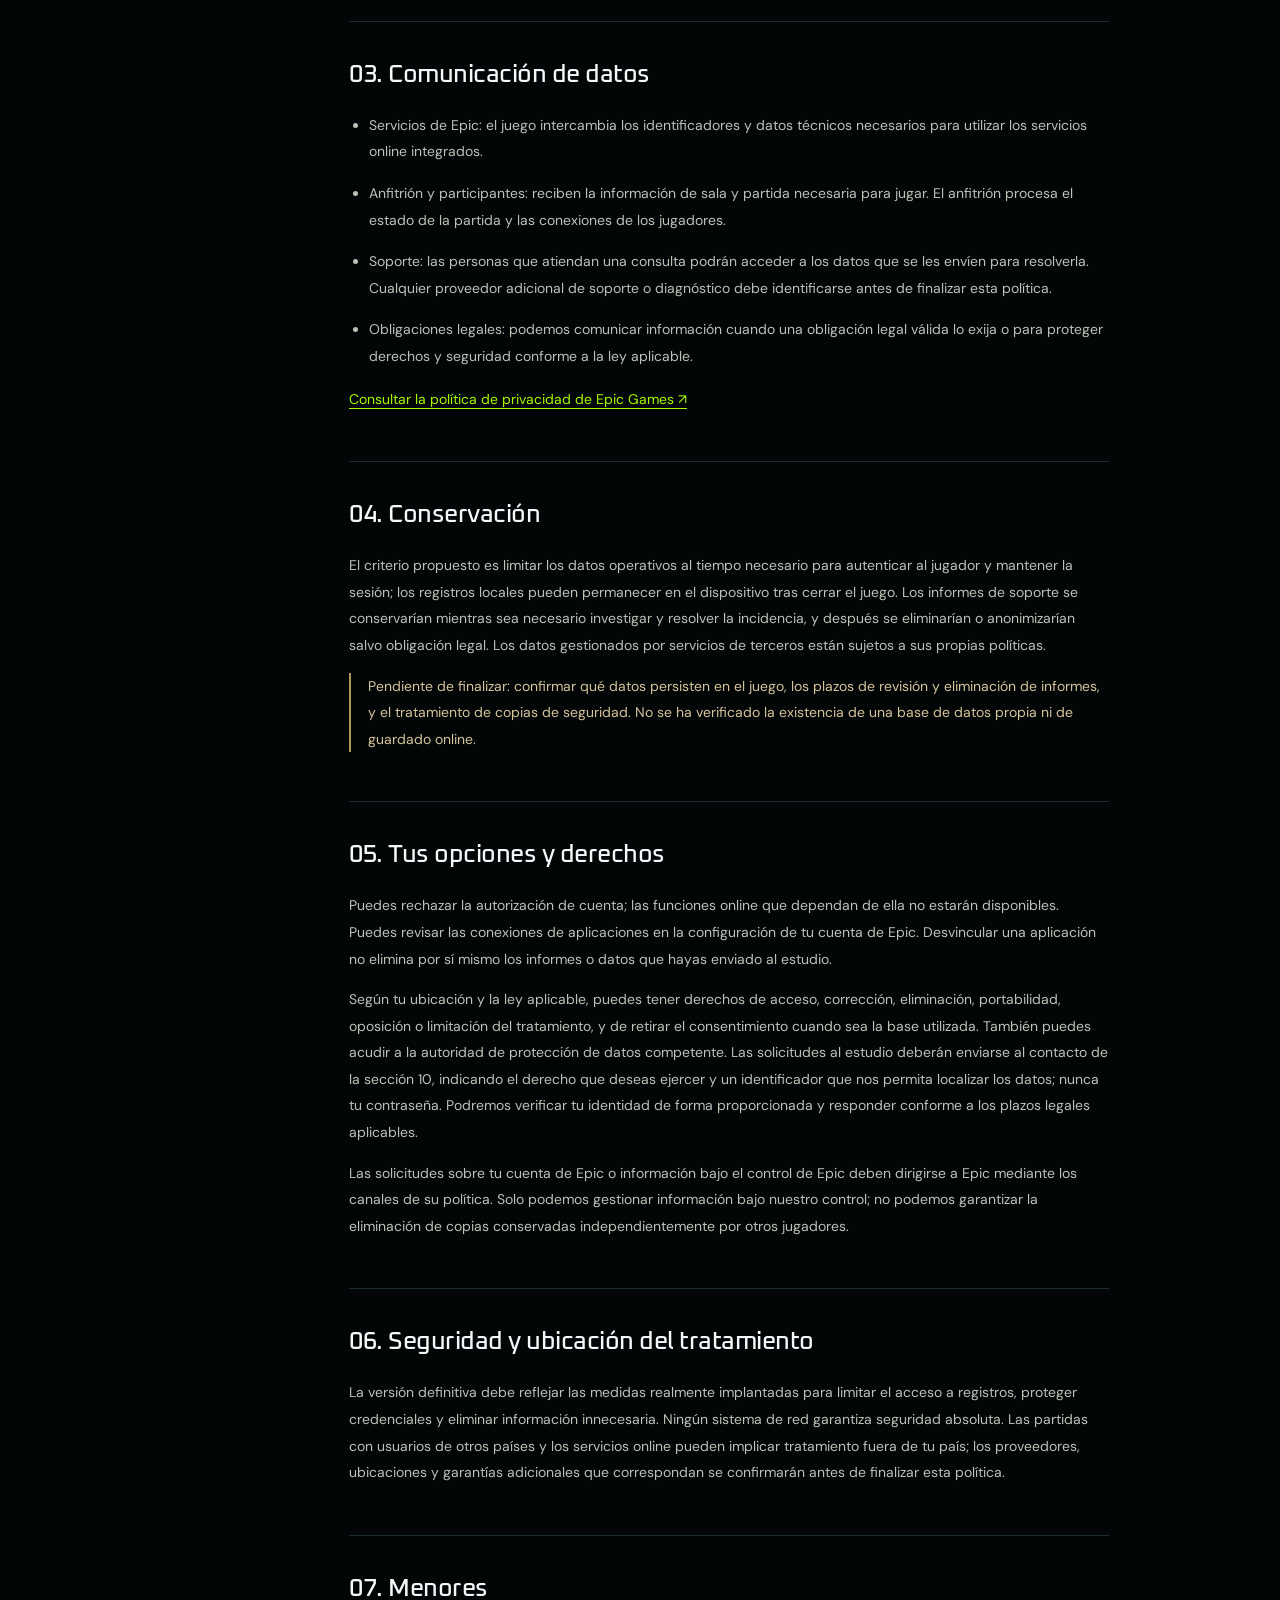
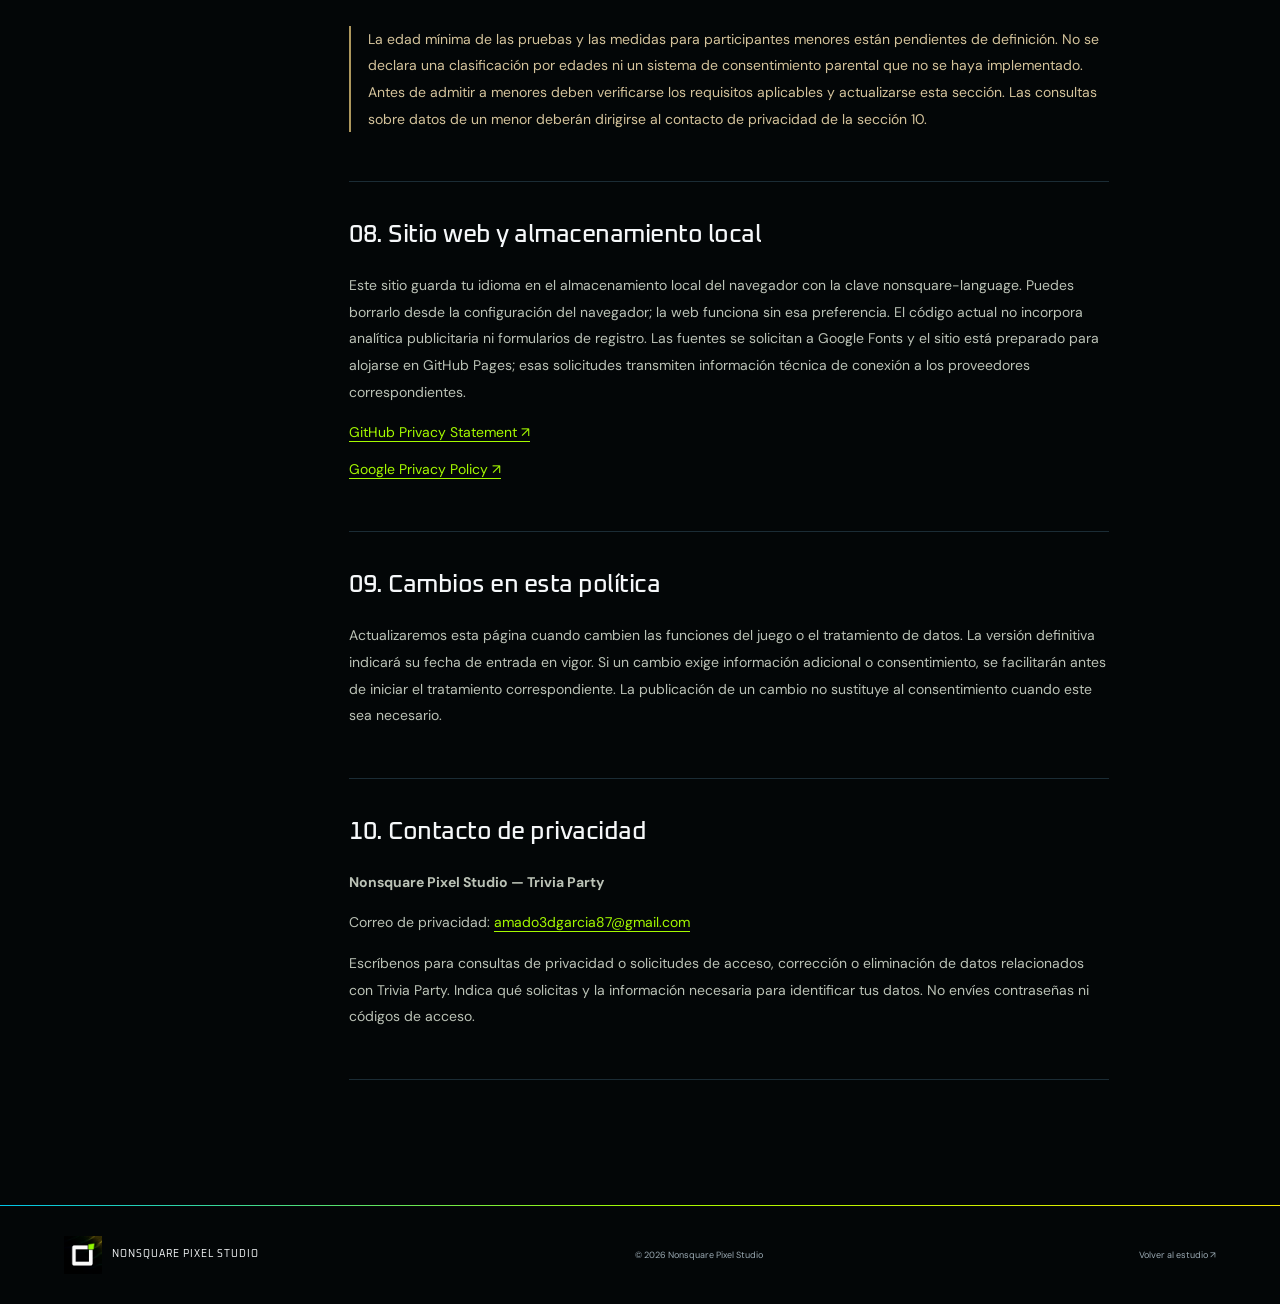
==== commit 3ee750ef: "Visual update" ====
--- a/privacy.html
+++ b/privacy.html
@@ -3,19 +3,20 @@
 <head>
   <meta charset="utf-8">
   <meta name="viewport" content="width=device-width, initial-scale=1">
-  <meta name="theme-color" content="#111411">
+  <meta name="theme-color" content="#030607">
   <meta name="robots" content="noindex">
   <meta name="description" content="Borrador de la política de privacidad de Trivia Party, de Nonsquare Pixel Studio." data-description-es="Borrador de la política de privacidad de Trivia Party, de Nonsquare Pixel Studio." data-description-en="Draft privacy policy for Trivia Party by Nonsquare Pixel Studio.">
   <title>Trivia Party — Privacy Policy / Política de privacidad</title>
-  <link rel="icon" type="image/svg+xml" href="assets/icon.svg">
+  <link rel="icon" type="image/png" href="assets/studio-icon.png">
   <link rel="stylesheet" href="styles.css">
   <link rel="stylesheet" href="privacy.css">
+  <link rel="stylesheet" href="brand.css">
   <script src="script.js" defer></script>
 </head>
 <body>
   <a class="skip-link" href="#main" data-es="Saltar al contenido" data-en="Skip to content">Saltar al contenido</a>
   <header class="site-header">
-    <a class="brand" href="index.html" aria-label="Nonsquare Pixel Studio"><img src="assets/icon.svg" width="38" height="38" alt=""><span>NONSQUARE<span class="brand-sub">PIXEL STUDIO</span></span></a>
+    <a class="brand" href="index.html" aria-label="Nonsquare Pixel Studio"><img class="brand-mark" src="assets/studio-icon.png" width="56" height="56" alt=""><span class="brand-wordmark" aria-hidden="true"><img src="assets/studio-landscape.png" width="1920" height="1080" alt=""></span></a>
     <nav aria-label="Principal"><a href="index.html#games" data-es="Juegos" data-en="Games">Juegos</a><a href="index.html#studio" data-es="Estudio" data-en="Studio">Estudio</a><button id="language" type="button" aria-label="Switch to English">EN ↗</button></nav>
   </header>
   <main id="main" class="privacy-page section-wrap">
@@ -87,6 +88,6 @@
       </div>
     </div>
   </main>
-  <footer class="site-footer"><a class="footer-name" href="index.html">NONSQUARE PIXEL STUDIO<span class="small-pixel" aria-hidden="true"></span></a><span>© <span id="year">2026</span> Nonsquare Pixel Studio</span><a href="index.html" data-es="Volver al estudio ↗" data-en="Back to the studio ↗">Volver al estudio ↗</a></footer>
+  <footer class="site-footer"><a class="footer-name" href="index.html"><img src="assets/studio-icon.png" width="38" height="38" alt="">NONSQUARE PIXEL STUDIO</a><span>© <span id="year">2026</span> Nonsquare Pixel Studio</span><a href="index.html" data-es="Volver al estudio ↗" data-en="Back to the studio ↗">Volver al estudio ↗</a></footer>
 </body>
 </html>
--- a/brand.css
+++ b/brand.css
@@ -0,0 +1,131 @@
+/* Current Nonsquare identity. Original supplied artwork remains unmodified. */
+@import url('https://fonts.googleapis.com/css2?family=Oxanium:wght@400;500;600;700;800&display=swap');
+
+:root {
+  --bg: #030607;
+  --paper: #f5f7f9;
+  --muted: #9baab3;
+  --green: #a4f900;
+  --cyan: #00c4e9;
+  --pink: #f000a8;
+  --yellow: #f4e600;
+  --line: #1b2c35;
+}
+
+body { background: var(--bg); }
+.site-header { max-width: 1600px; height: 100px; border-bottom-color: #17303a; }
+.brand { gap: 9px; flex-shrink: 0; }
+.brand-mark { width: 56px; height: 56px; object-fit: contain; }
+.brand-wordmark { position: relative; display: block; width: 218px; aspect-ratio: 920 / 230; overflow: hidden; }
+.brand-wordmark img { position: absolute; max-width: none; width: 208.7%; height: auto; left: -54.35%; top: -269.56%; }
+nav a { transition: color .2s; }
+nav a:hover { color: var(--cyan); }
+#language { border-color: #27404b; font-family: 'Oxanium', sans-serif; font-weight: 600; }
+
+.hero { max-width: 1600px; padding: 0; min-height: auto; background: #000; }
+.hero-top { position: absolute; top: 32px; left: 5%; right: 5%; z-index: 1; }
+.hero-top .eyebrow { color: #d3e1e6; text-shadow: 0 1px 8px #000; }
+.hero-index { color: #9eafb9; }
+.brand-visual { display: block; width: 100%; }
+.brand-visual img { display: block; width: 100%; height: auto; aspect-ratio: 16 / 9; object-fit: cover; }
+.hero-copy { display: grid; grid-template-columns: 1fr 1fr; align-items: center; max-width: none; padding: 15px 5% 54px; gap: 50px; background: linear-gradient(#000,#030607); }
+h1 { font-family: 'Oxanium', sans-serif; font-size: clamp(48px,5.4vw,81px); font-weight: 600; line-height: 1.02; letter-spacing: -3px; }
+.outlined { color: var(--paper); -webkit-text-stroke: 0; }
+.rogue-pixel { width: 24px; height: 25px; margin: 0 0 4px 18px; transform: skewY(-10deg); background: var(--green); box-shadow: none; }
+.hero-bottom { display: flex; align-items: flex-start; flex-direction: column; gap: 23px; margin: 0; }
+.hero-bottom p { max-width: 360px; font-size: 16px; color: #aebec7; }
+.button { font-family: 'Oxanium', sans-serif; font-weight: 600; }
+.primary { background: var(--green); padding: 17px 23px; }
+.primary:hover { background: #bcff47; }
+.hero-footer { margin: 0 5%; padding: 22px 0; color: #99acb5; border-top: 1px solid var(--line); }
+
+h2, h3, .game-features h4, .footer-name { font-family: 'Oxanium', sans-serif; }
+h2 { font-weight: 500; letter-spacing: -1.3px; }
+.section-wrap { max-width: 1440px; }
+.section-heading .eyebrow { color: var(--cyan); }
+.featured-game { border-color: #2c3b3f; background: #080e11; }
+.game-art { background: radial-gradient(ellipse at 55% 15%,#4c3b23 0%,#211e17 45%,#0b1113 100%); color: #f4e7bc; min-height: 560px; }
+.game-art::before { content: ''; position: absolute; inset: 0; opacity: .14; background-image: linear-gradient(#bea568 1px,transparent 1px),linear-gradient(90deg,#bea568 1px,transparent 1px); background-size: 52px 52px; mask-image: linear-gradient(transparent,#000); transform: perspective(700px) rotateX(25deg) scale(1.3); }
+.art-top { position: relative; z-index: 2; }
+.tag.dark { color: #ead59b; border-color: #b29b5e60; }
+.party-logo-wrap { position: relative; z-index: 2; width: 235px; height: 190px; margin: 5px auto 0; display: grid; place-items: center; background: #ecdfb6; border: 1px solid #fff0c3; box-shadow: 0 12px 36px #0005; }
+.party-logo { width: 190px; height: 190px; object-fit: contain; image-rendering: auto; }
+.board-scene { bottom: 35px; transform: translateX(-42%) rotate(-15deg) scale(.9); }
+.board-path span { background: #e5d499; border-color: #8d794d; box-shadow: 0 8px 0 #665333; }
+.board-path span:nth-child(2n) { background: #748357; }
+.board-path span:nth-child(3n) { background: #a28aaf; }
+.question-tile { color: #2f3928; }
+.spark { color: #cbb973; }
+.art-caption { color: #c5c0ac; font-size: 7px; }
+.game-copy .accent { color: var(--cyan); }
+.game-copy h3 { font-size: clamp(33px,3vw,44px); font-weight: 600; }
+.tags span { border-color: #30414a; color: #b9cbd3; }
+.text-link { color: var(--cyan); }
+.text-link:hover { color: var(--green); }
+.game-features > div:nth-child(1) .feature-number { color: var(--cyan); }
+.game-features > div:nth-child(2) .feature-number { color: var(--pink); }
+.game-features > div:nth-child(3) .feature-number { color: var(--yellow); }
+.development-note { background: #101a0c; border-color: #293e1e; }
+.development-note p { color: #bbcbb0; }
+.studio { border-color: var(--line); background: radial-gradient(ellipse at 14% 45%,#04303a33,transparent 55%); }
+.studio-emblem { margin: auto; width: min(100%,360px); position: relative; }
+.studio-emblem::after { content: ''; position: absolute; inset: 8%; border: 1px solid #00c4e923; pointer-events: none; }
+.studio-emblem img { display: block; width: 100%; height: auto; }
+.studio-copy .eyebrow { color: var(--cyan); }
+.studio-copy h2 { font-size: clamp(31px,3.7vw,49px); }
+.future-card { border-color: #26343c; }
+.future-card h3 { font-weight: 500; }
+.still { background: radial-gradient(ellipse at 55% 0%,#5b6266 0%,#1c2125 33%,#090d10 75%); }
+.lifebound { background: radial-gradient(ellipse at 50% 0%,#21555b 0%,#11272c 45%,#071419 90%); }
+.closing { border-bottom: 0; }
+.closing p { font-family: 'Oxanium', sans-serif; font-weight: 500; font-size: clamp(38px,5.8vw,75px); letter-spacing: -2px; }
+.closing .eyebrow { color: var(--cyan); }
+.round-link { background: var(--cyan); }
+.site-footer { border-image: linear-gradient(90deg,var(--cyan),var(--green),var(--yellow)) 1; }
+.footer-name { display: flex; align-items: center; gap: 10px; font-size: 10px; }
+.footer-name img { width: 38px; height: 38px; object-fit: contain; }
+.privacy-intro h1 { font-family: 'Oxanium',sans-serif; }
+.privacy-content h2,.privacy-content h3 { font-family: 'Oxanium',sans-serif; }
+
+@media (min-width:1600px) { .brand-visual img { max-height: 760px; } }
+@media (max-width:1000px) {
+  .brand-wordmark { width: 180px; }
+  .hero-copy { gap: 30px; }
+  .game-art { min-height: 560px; }
+  .board-scene { transform: translateX(-48%) rotate(-15deg) scale(.78); }
+  .party-logo-wrap { width: 200px; }
+  .party-logo { width: 190px; height: 190px; }
+}
+@media (max-width:700px) {
+  .site-header { height: 82px; padding: 0 5%; }
+  .brand { gap: 2px; }
+  .brand-mark { width: 43px; height: 43px; }
+  .brand-wordmark { width: 138px; }
+  nav { gap: 13px; }
+  .hero { padding: 0; min-height: auto; }
+  .hero-top { left: 6%; right: 6%; top: 22px; }
+  .brand-visual img { height: 590px; aspect-ratio: auto; object-fit: cover; object-position: center 51%; }
+  .hero-copy { grid-template-columns: 1fr; gap: 25px; padding: 6px 6% 38px; }
+  h1 { font-size: clamp(47px,11vw,72px); letter-spacing: -2px; }
+  .rogue-pixel { width: 19px; height: 20px; margin-left: 13px; }
+  .hero-bottom { gap: 22px; margin-top: 0; }
+  .hero-bottom p { font-size: 14px; max-width: 310px; }
+  .hero-footer { margin: 0 6%; font-size: 7px; }
+  .game-art { min-height: 500px; }
+  .party-logo-wrap { margin-top: 5px; height: 165px; }
+  .party-logo { width: 200px; height: 200px; }
+  .board-scene { transform: translateX(-44%) rotate(-15deg) scale(.85); }
+  .studio-emblem { width: 245px; }
+  .studio { gap: 32px; }
+  .studio-copy h2 { font-size: 33px; }
+  .closing p { font-size: 40px; max-width: 78%; }
+  .round-link { bottom: 63px; }
+  .site-footer .footer-name { font-size: 9px; }
+}
+@media (max-width:370px) {
+  .brand-wordmark { width: 113px; }
+  .brand-mark { width: 34px; height: 34px; }
+  nav { gap: 10px; }
+  .brand-visual img { height: 520px; }
+  .hero-footer { font-size: 6px; }
+}
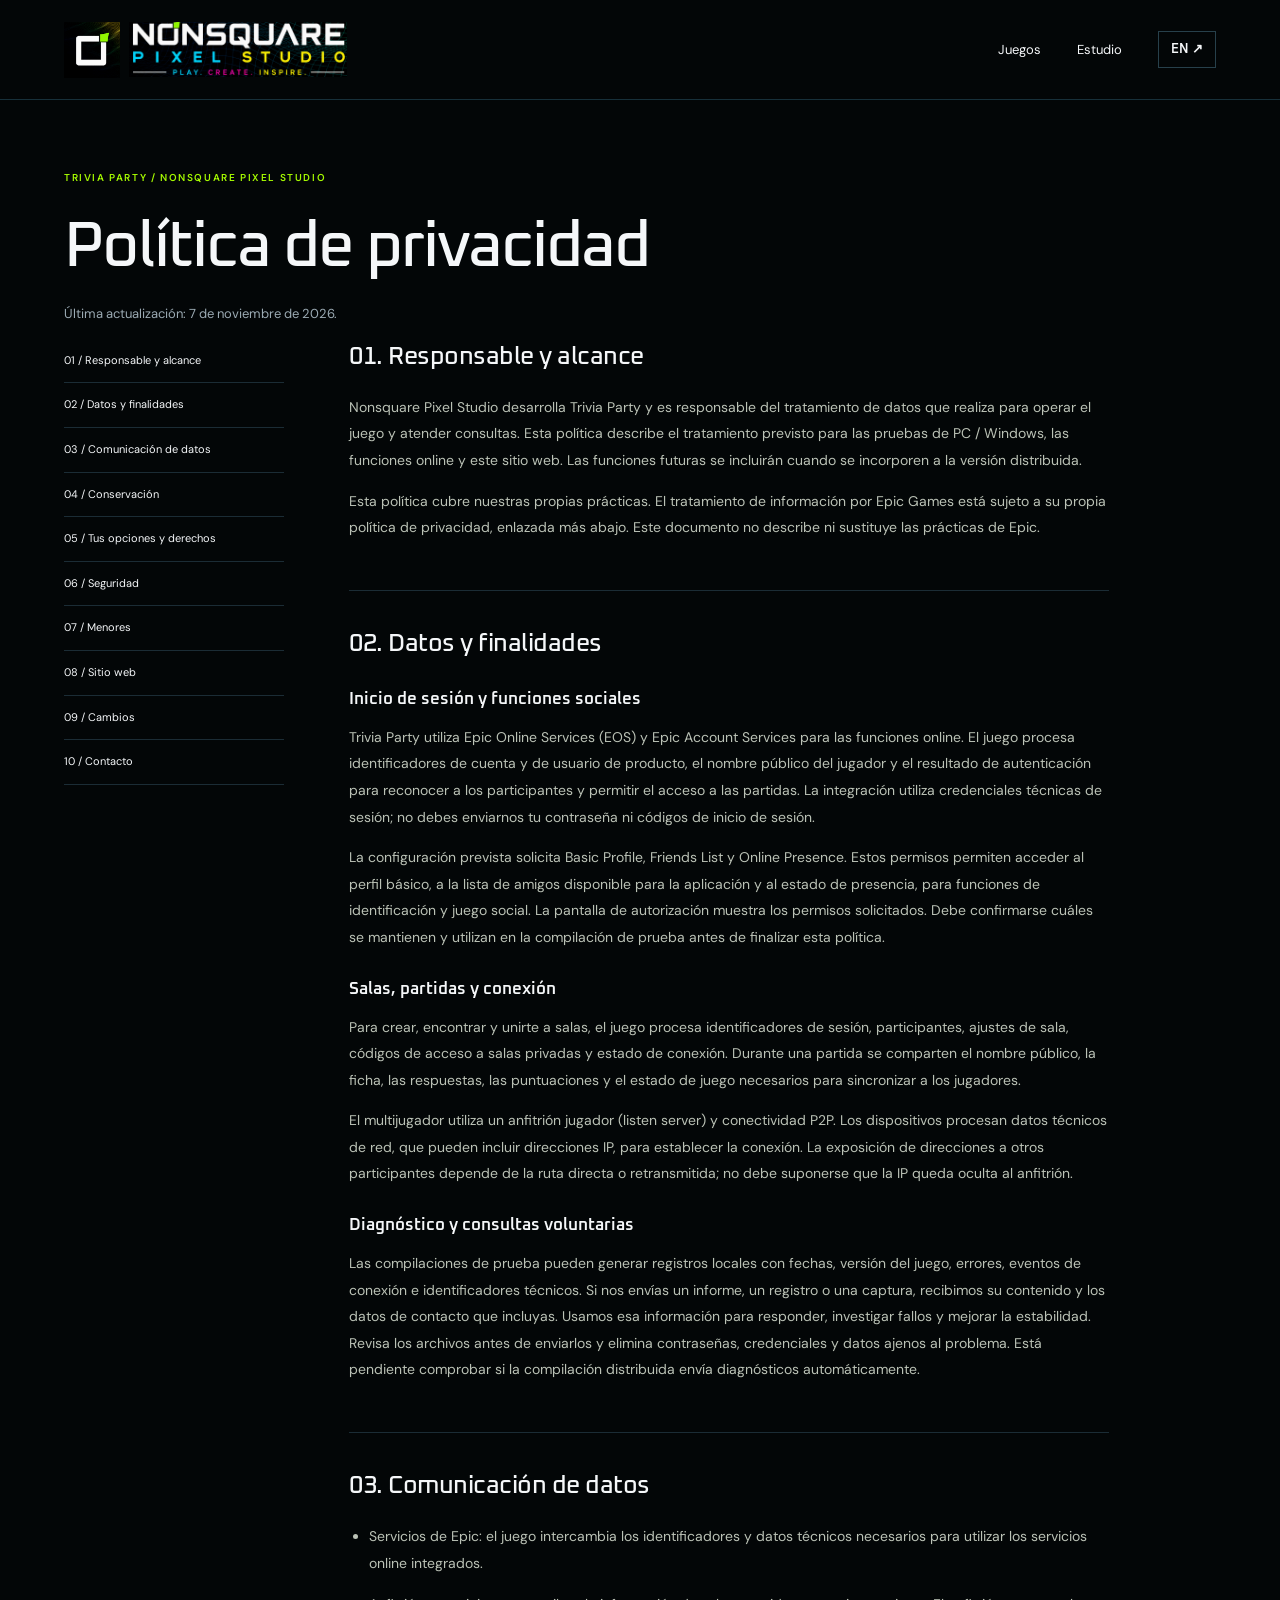
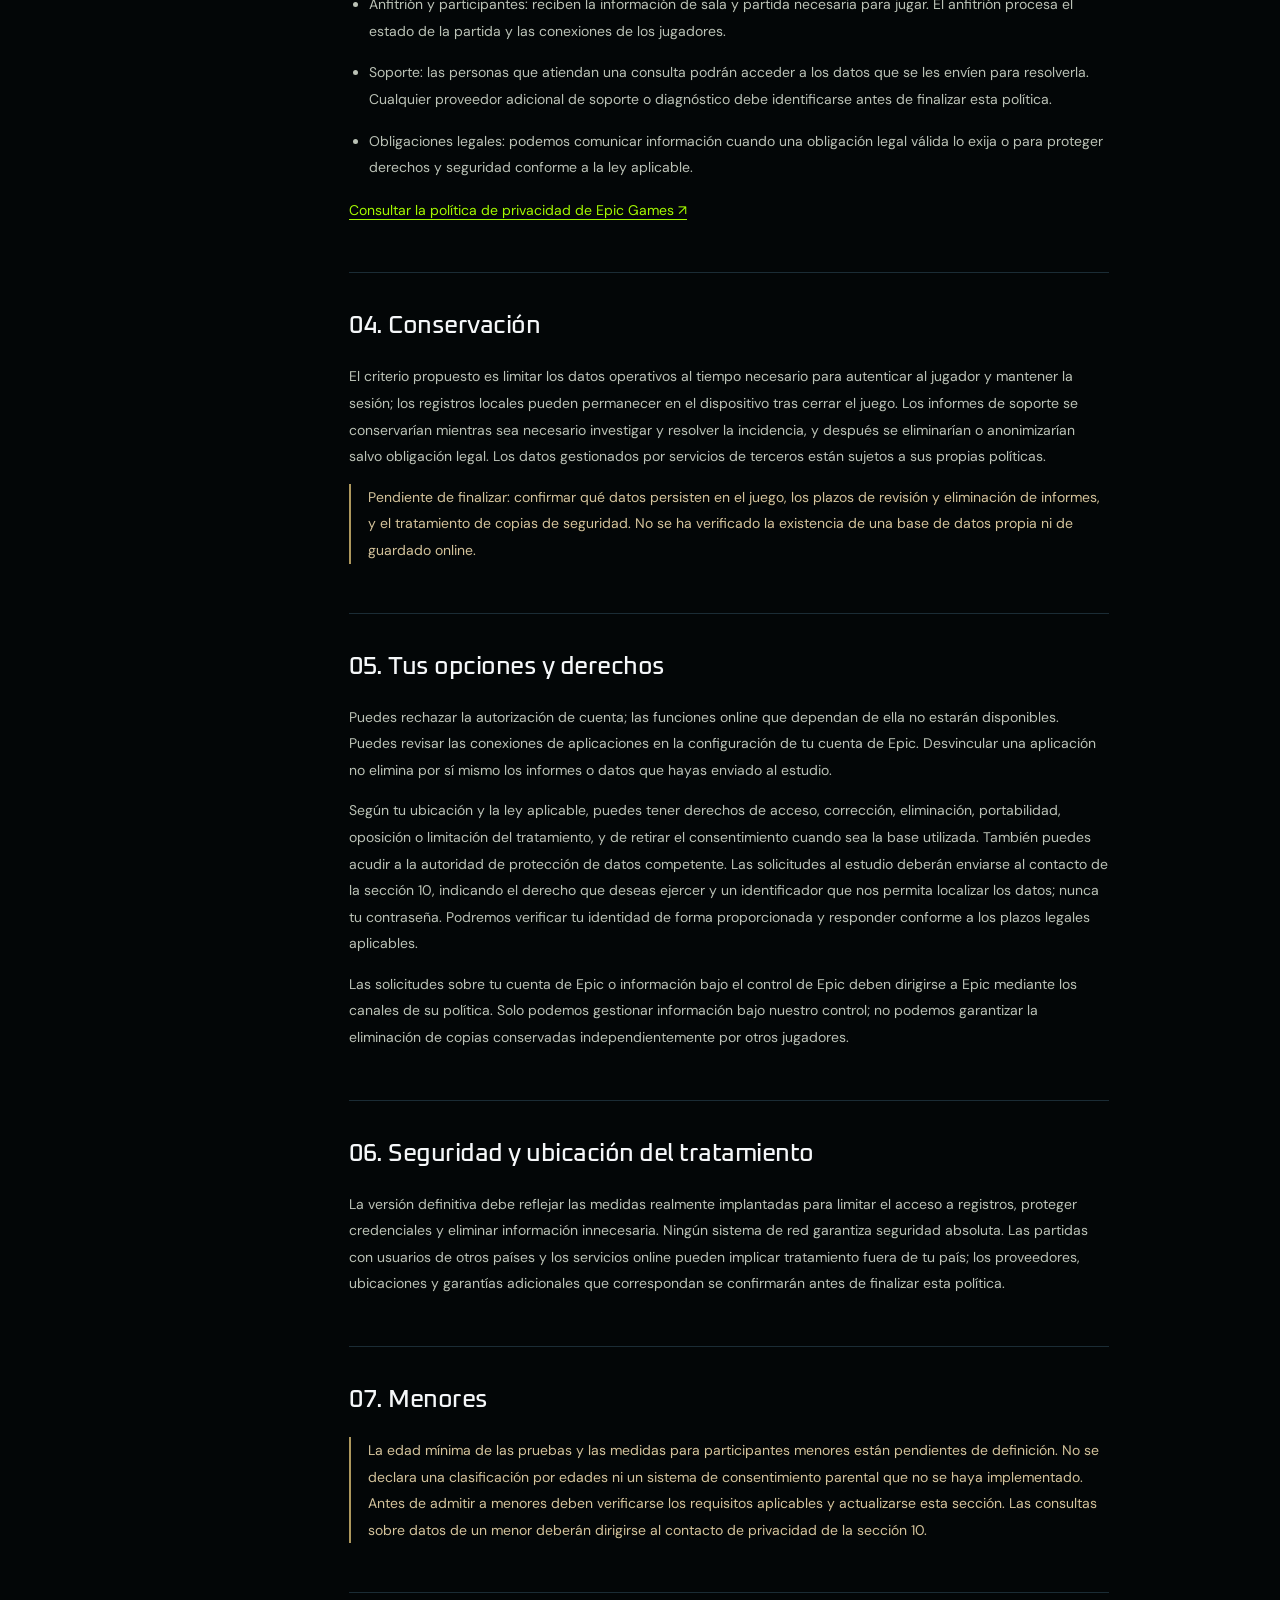
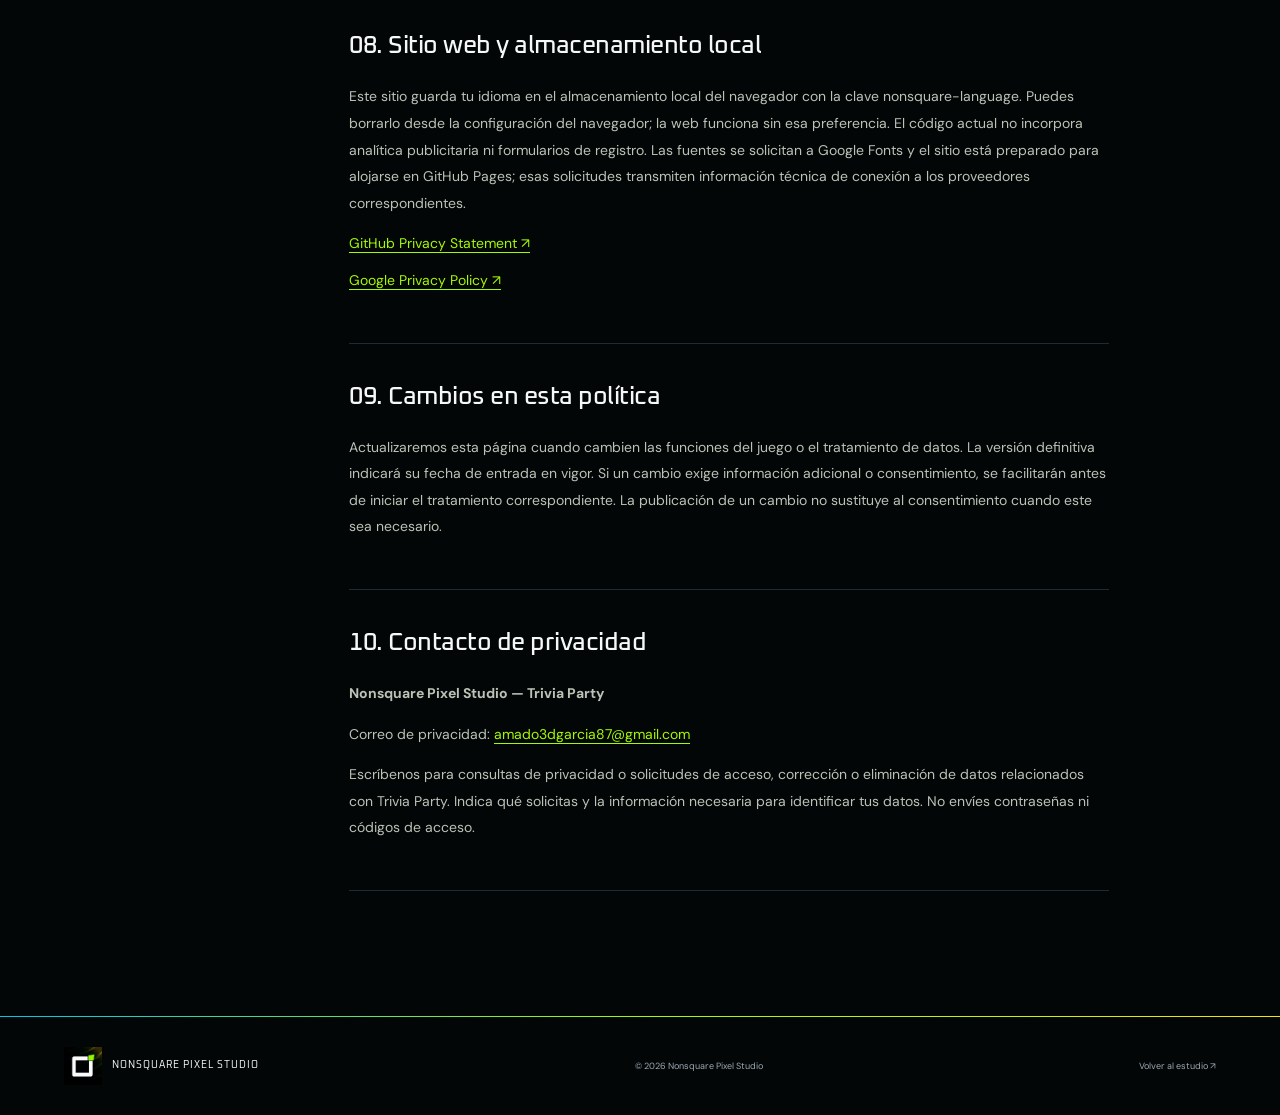
==== commit 8c24cfb3: "Aviso retirado" ====
--- a/privacy.html
+++ b/privacy.html
@@ -4,8 +4,7 @@
   <meta charset="utf-8">
   <meta name="viewport" content="width=device-width, initial-scale=1">
   <meta name="theme-color" content="#030607">
-  <meta name="robots" content="noindex">
-  <meta name="description" content="Borrador de la política de privacidad de Trivia Party, de Nonsquare Pixel Studio." data-description-es="Borrador de la política de privacidad de Trivia Party, de Nonsquare Pixel Studio." data-description-en="Draft privacy policy for Trivia Party by Nonsquare Pixel Studio.">
+  <meta name="description" content="Política de privacidad de Trivia Party, de Nonsquare Pixel Studio." data-description-es="Política de privacidad de Trivia Party, de Nonsquare Pixel Studio." data-description-en="Privacy policy for Trivia Party by Nonsquare Pixel Studio.">
   <title>Trivia Party — Privacy Policy / Política de privacidad</title>
   <link rel="icon" type="image/png" href="assets/studio-icon.png">
   <link rel="stylesheet" href="styles.css">
@@ -23,8 +22,7 @@
     <div class="privacy-intro">
       <span class="eyebrow accent">TRIVIA PARTY / NONSQUARE PIXEL STUDIO</span>
       <h1 data-es="Política de privacidad" data-en="Privacy policy">Política de privacidad</h1>
-      <p class="muted" data-es="Versión de trabajo: 28 de octubre de 2026. Sin fecha de entrada en vigor hasta su finalización." data-en="Working version: October 28, 2026. No effective date until finalized.">Versión de trabajo: 28 de octubre de 2026. Sin fecha de entrada en vigor hasta su finalización.</p>
-      <aside class="draft-notice" aria-labelledby="draft-title"><strong id="draft-title" data-es="BORRADOR — REVISIÓN PENDIENTE" data-en="DRAFT — REVIEW PENDING">BORRADOR — REVISIÓN PENDIENTE</strong><p data-es="Este documento está en preparación. El contacto de privacidad ya está disponible. Falta verificar los permisos, registros y plazos de conservación de la versión distribuida del juego. No debe presentarse a Epic como una política terminada." data-en="This document is being prepared. A privacy contact is now available. The distributed game's permissions, logs, and retention periods must still be verified. It must not be submitted to Epic as a finalized policy.">Este documento está en preparación. El contacto de privacidad ya está disponible. Falta verificar los permisos, registros y plazos de conservación de la versión distribuida del juego. No debe presentarse a Epic como una política terminada.</p></aside>
+      <p class="muted" data-es="Última actualización: 7 de noviembre de 2026." data-en="Last updated: November 7, 2026.">Última actualización: 7 de noviembre de 2026.</p>
     </div>
     <div class="privacy-layout">
       <nav class="privacy-toc" aria-label="Secciones de privacidad" data-label-es="Secciones de privacidad" data-label-en="Privacy sections">
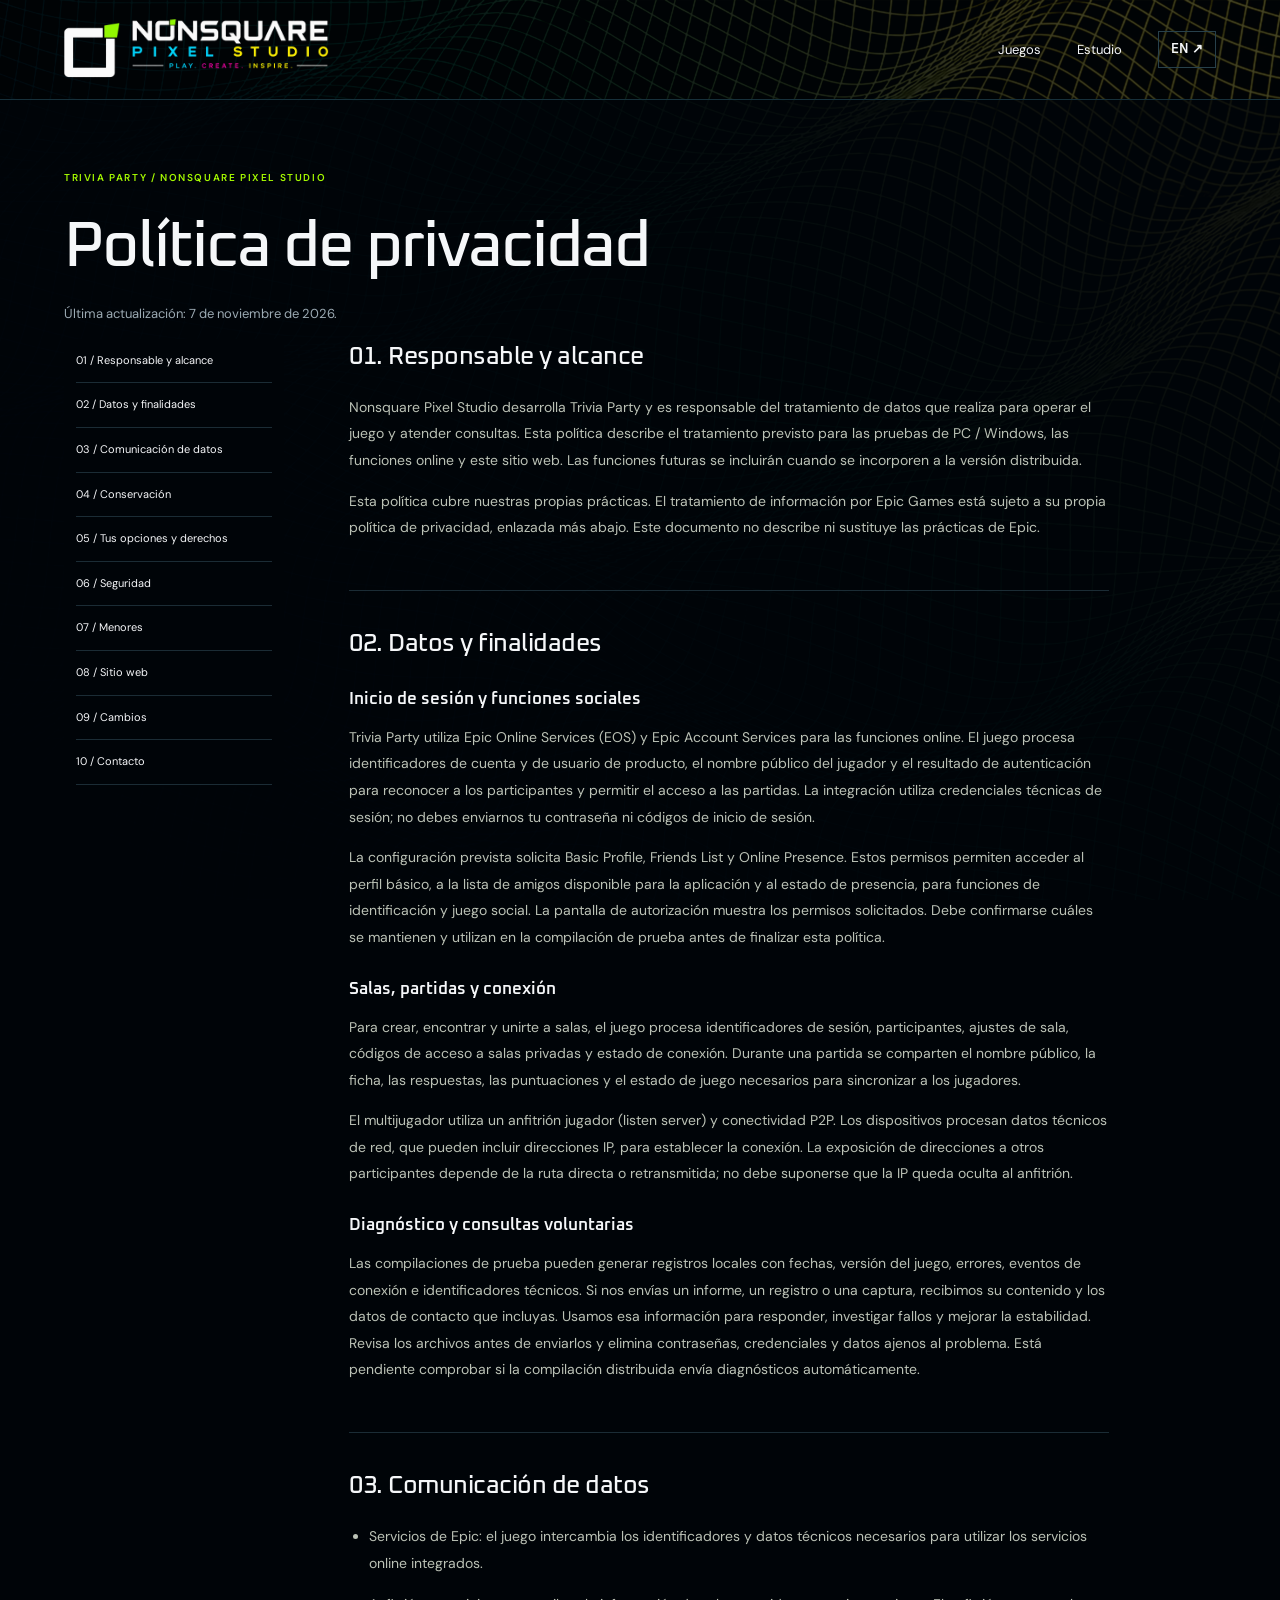
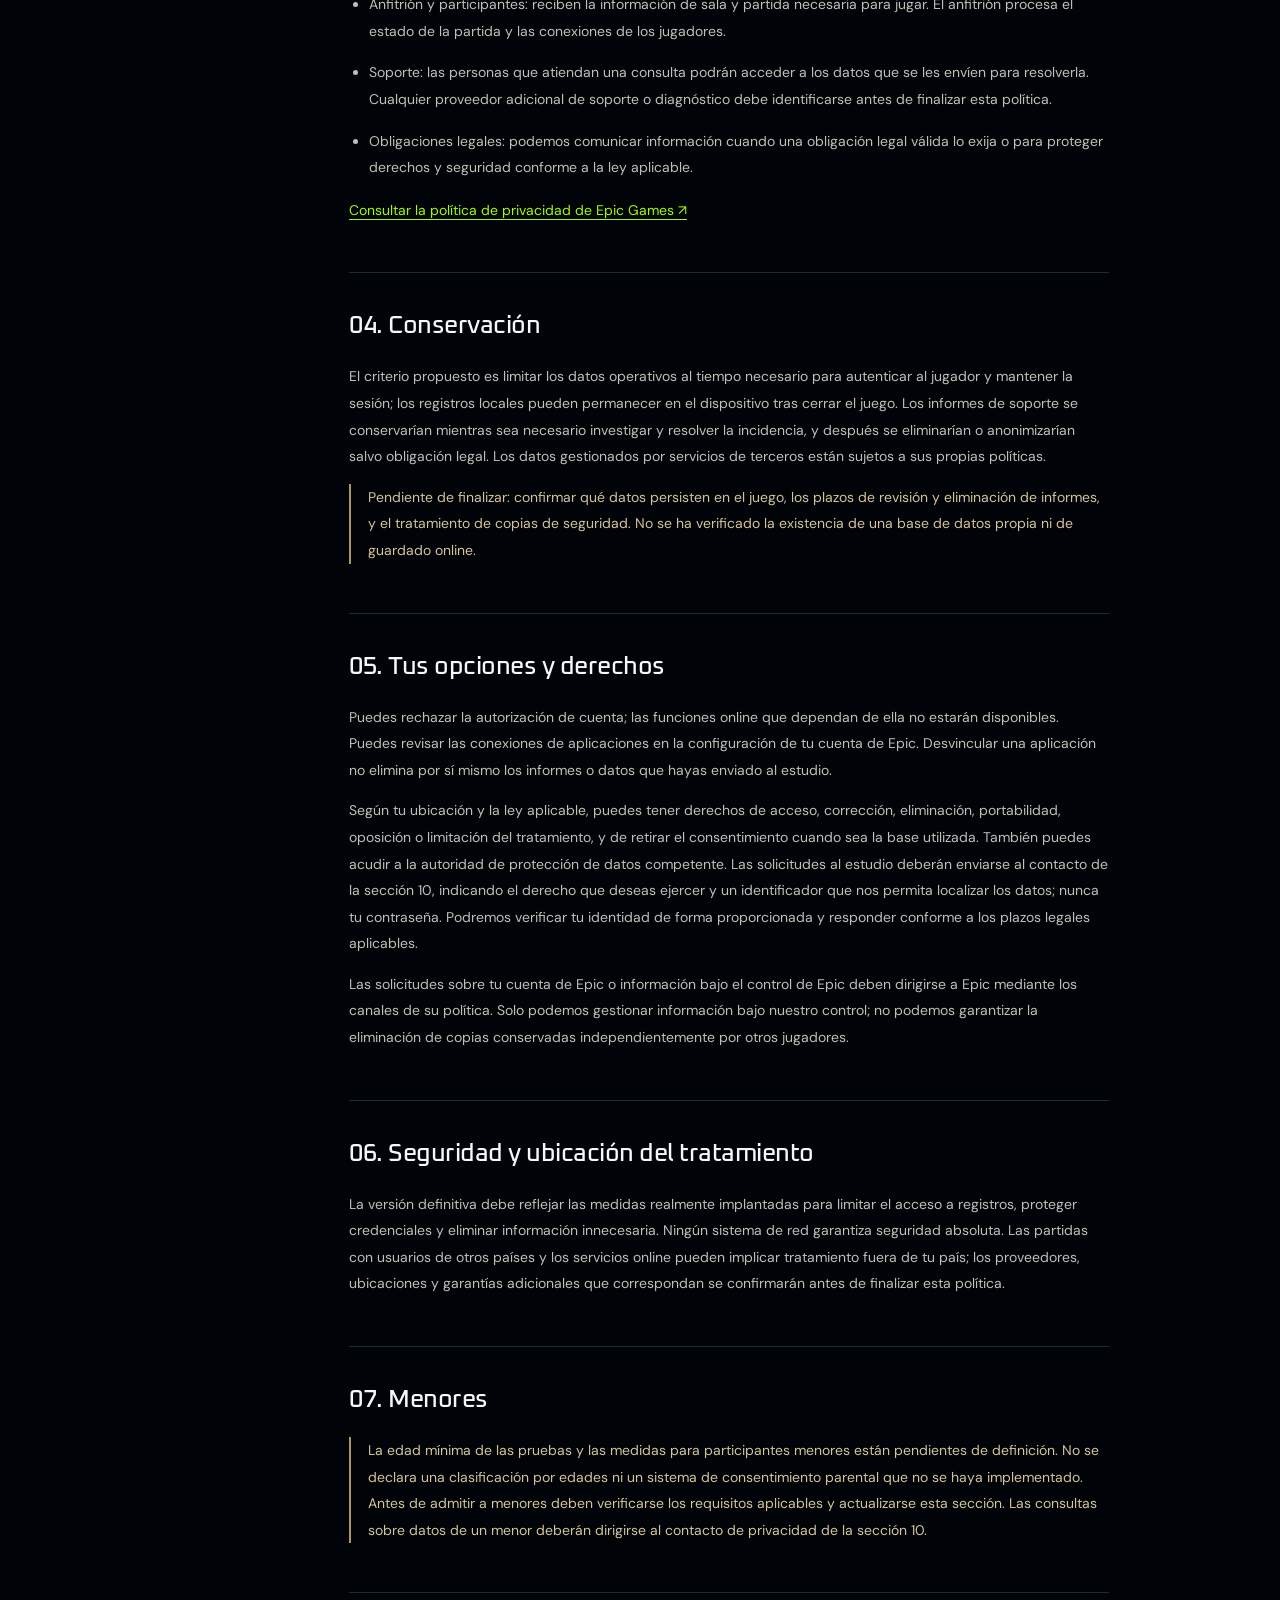
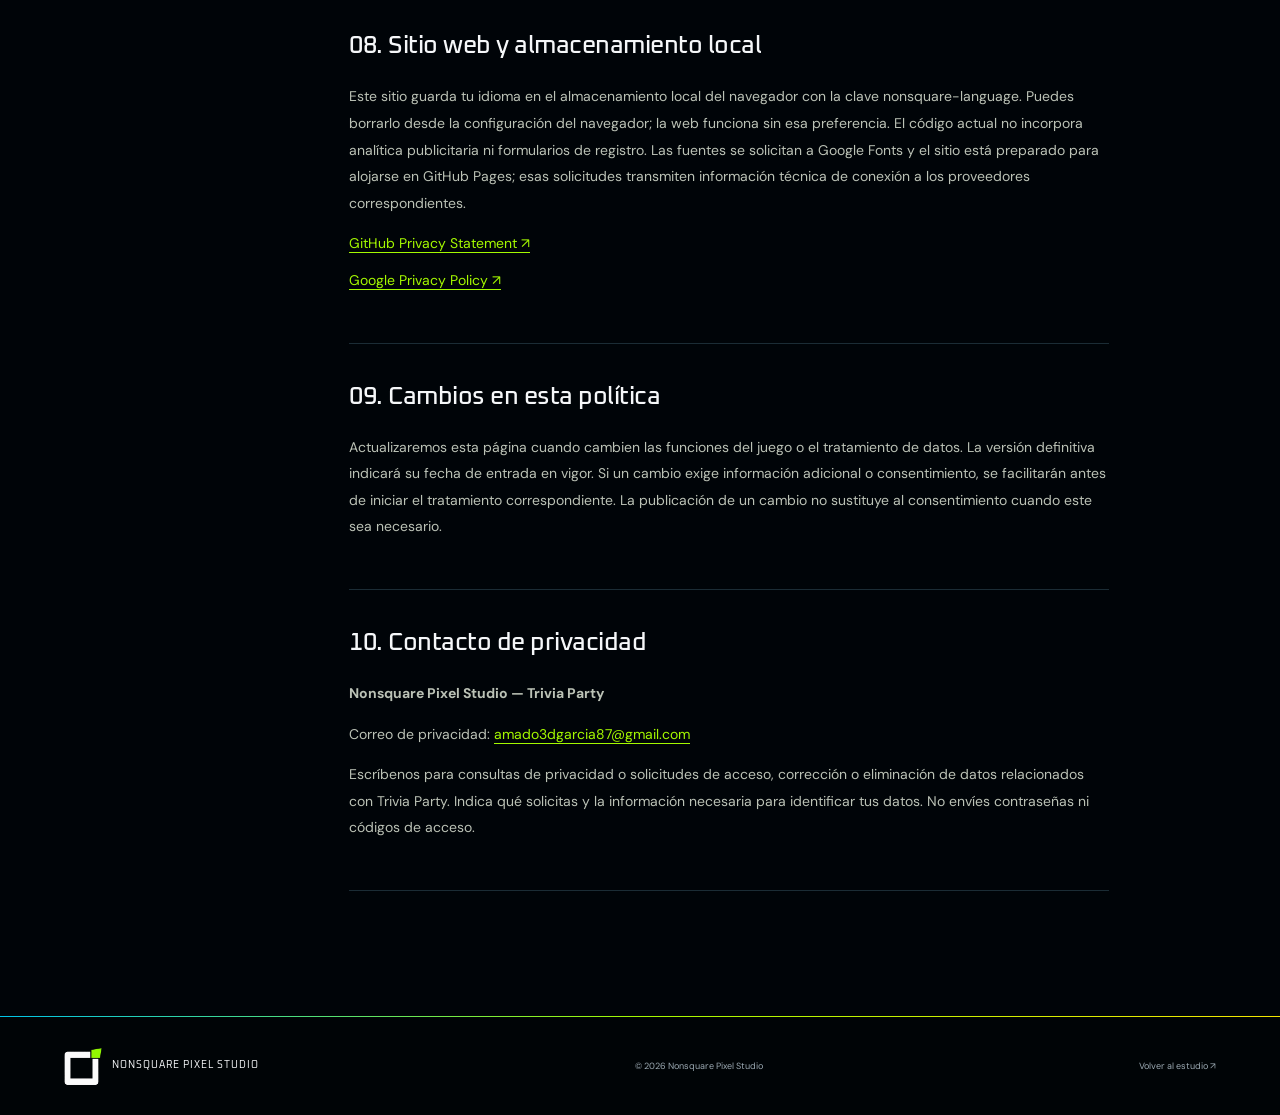
==== commit 526f1f33: "Update visual de la pagina" ====
--- a/privacy.html
+++ b/privacy.html
@@ -13,9 +13,10 @@
   <script src="script.js" defer></script>
 </head>
 <body>
+  <div class="site-backdrop" aria-hidden="true"></div>
   <a class="skip-link" href="#main" data-es="Saltar al contenido" data-en="Skip to content">Saltar al contenido</a>
   <header class="site-header">
-    <a class="brand" href="index.html" aria-label="Nonsquare Pixel Studio"><img class="brand-mark" src="assets/studio-icon.png" width="56" height="56" alt=""><span class="brand-wordmark" aria-hidden="true"><img src="assets/studio-landscape.png" width="1920" height="1080" alt=""></span></a>
+    <a class="brand" href="index.html" aria-label="Nonsquare Pixel Studio"><span class="brand-mark" aria-hidden="true"><img src="assets/OnlyIcon.png" width="1920" height="1920" alt=""></span><span class="brand-wordmark" aria-hidden="true"><img src="assets/OnlyLogo.png" width="1920" height="1920" alt=""></span></a>
     <nav aria-label="Principal"><a href="index.html#games" data-es="Juegos" data-en="Games">Juegos</a><a href="index.html#studio" data-es="Estudio" data-en="Studio">Estudio</a><button id="language" type="button" aria-label="Switch to English">EN ↗</button></nav>
   </header>
   <main id="main" class="privacy-page section-wrap">
@@ -86,6 +87,6 @@
       </div>
     </div>
   </main>
-  <footer class="site-footer"><a class="footer-name" href="index.html"><img src="assets/studio-icon.png" width="38" height="38" alt="">NONSQUARE PIXEL STUDIO</a><span>© <span id="year">2026</span> Nonsquare Pixel Studio</span><a href="index.html" data-es="Volver al estudio ↗" data-en="Back to the studio ↗">Volver al estudio ↗</a></footer>
+  <footer class="site-footer"><a class="footer-name" href="index.html"><span class="brand-mark footer-mark" aria-hidden="true"><img src="assets/OnlyIcon.png" width="1920" height="1920" alt=""></span>NONSQUARE PIXEL STUDIO</a><span>© <span id="year">2026</span> Nonsquare Pixel Studio</span><a href="index.html" data-es="Volver al estudio ↗" data-en="Back to the studio ↗">Volver al estudio ↗</a></footer>
 </body>
 </html>
--- a/brand.css
+++ b/brand.css
@@ -129,3 +129,80 @@
   .brand-visual img { height: 520px; }
   .hero-footer { font-size: 6px; }
 }
+
+/* The grid belongs to the viewport. All page content stays in normal flow. */
+body { isolation: isolate; background: #000; }
+.site-backdrop {
+  position: fixed;
+  inset: 0;
+  z-index: 0;
+  pointer-events: none;
+  background: #000 url('assets/BackGrid.png') center top / cover no-repeat;
+}
+.site-backdrop::after {
+  content: '';
+  position: absolute;
+  inset: 0;
+  background: rgb(0 0 0 / 22%);
+}
+body > .site-header, body > main, body > .site-footer { position: relative; z-index: 1; }
+.skip-link { z-index: 10; }
+.site-header { background: rgb(0 5 8 / 65%); }
+.hero, .hero-copy, .studio { background: transparent; }
+.hero { overflow: hidden; }
+.hero-top { top: 30px; }
+.brand-visual {
+  position: relative;
+  width: min(76%, 950px);
+  aspect-ratio: 1000 / 620;
+  margin: 95px auto 55px;
+  overflow: hidden;
+}
+.brand-visual img {
+  position: absolute;
+  display: block;
+  width: 192%;
+  max-width: none;
+  height: auto;
+  max-height: none;
+  aspect-ratio: 1;
+  object-fit: contain;
+  left: -50%;
+  top: -115%;
+}
+.brand-mark {
+  position: relative;
+  display: block;
+  flex: 0 0 auto;
+  overflow: hidden;
+}
+.brand-mark img {
+  position: absolute;
+  width: 167%;
+  max-width: none;
+  height: auto;
+  left: -35%;
+  top: -30%;
+}
+.brand-wordmark { aspect-ratio: 1000 / 280; }
+.brand-wordmark img { width: 192%; height: auto; left: -50%; top: -371%; }
+.hero-copy { text-shadow: 0 2px 15px #000; }
+.hero-bottom p, .game-features p, .studio-copy p { color: #d0dbe0; }
+.hero-footer { background: rgb(0 0 0 / 35%); }
+.games, .studio, .future, .closing { background-color: rgb(0 5 9 / 58%); }
+.featured-game { background: rgb(4 12 17 / 90%); }
+.studio-emblem { aspect-ratio: 1; overflow: hidden; }
+.studio-emblem img { position: absolute; width: 167%; max-width: none; height: auto; top: -30%; left: -35%; }
+.studio-emblem::after { display: none; }
+.site-footer { background: rgb(0 5 8 / 80%); }
+.footer-name .footer-mark { width: 38px; height: 38px; }
+.footer-name .footer-mark img { width: 167%; height: auto; object-fit: contain; }
+.privacy-page { background: rgb(0 5 9 / 90%); }
+.privacy-toc { background: rgb(0 5 9 / 92%); padding: 0 12px; }
+@media (max-width:700px) {
+  .brand-visual { width: 90%; margin: 105px auto 65px; }
+  .brand-visual img { width: 192%; height: auto; aspect-ratio: 1; object-position: center; }
+  .hero-copy { padding-top: 0; padding-bottom: 40px; }
+  .site-backdrop { background-position: 57% top; }
+  .games, .studio, .future, .closing { background-color: rgb(0 5 9 / 70%); }
+}
